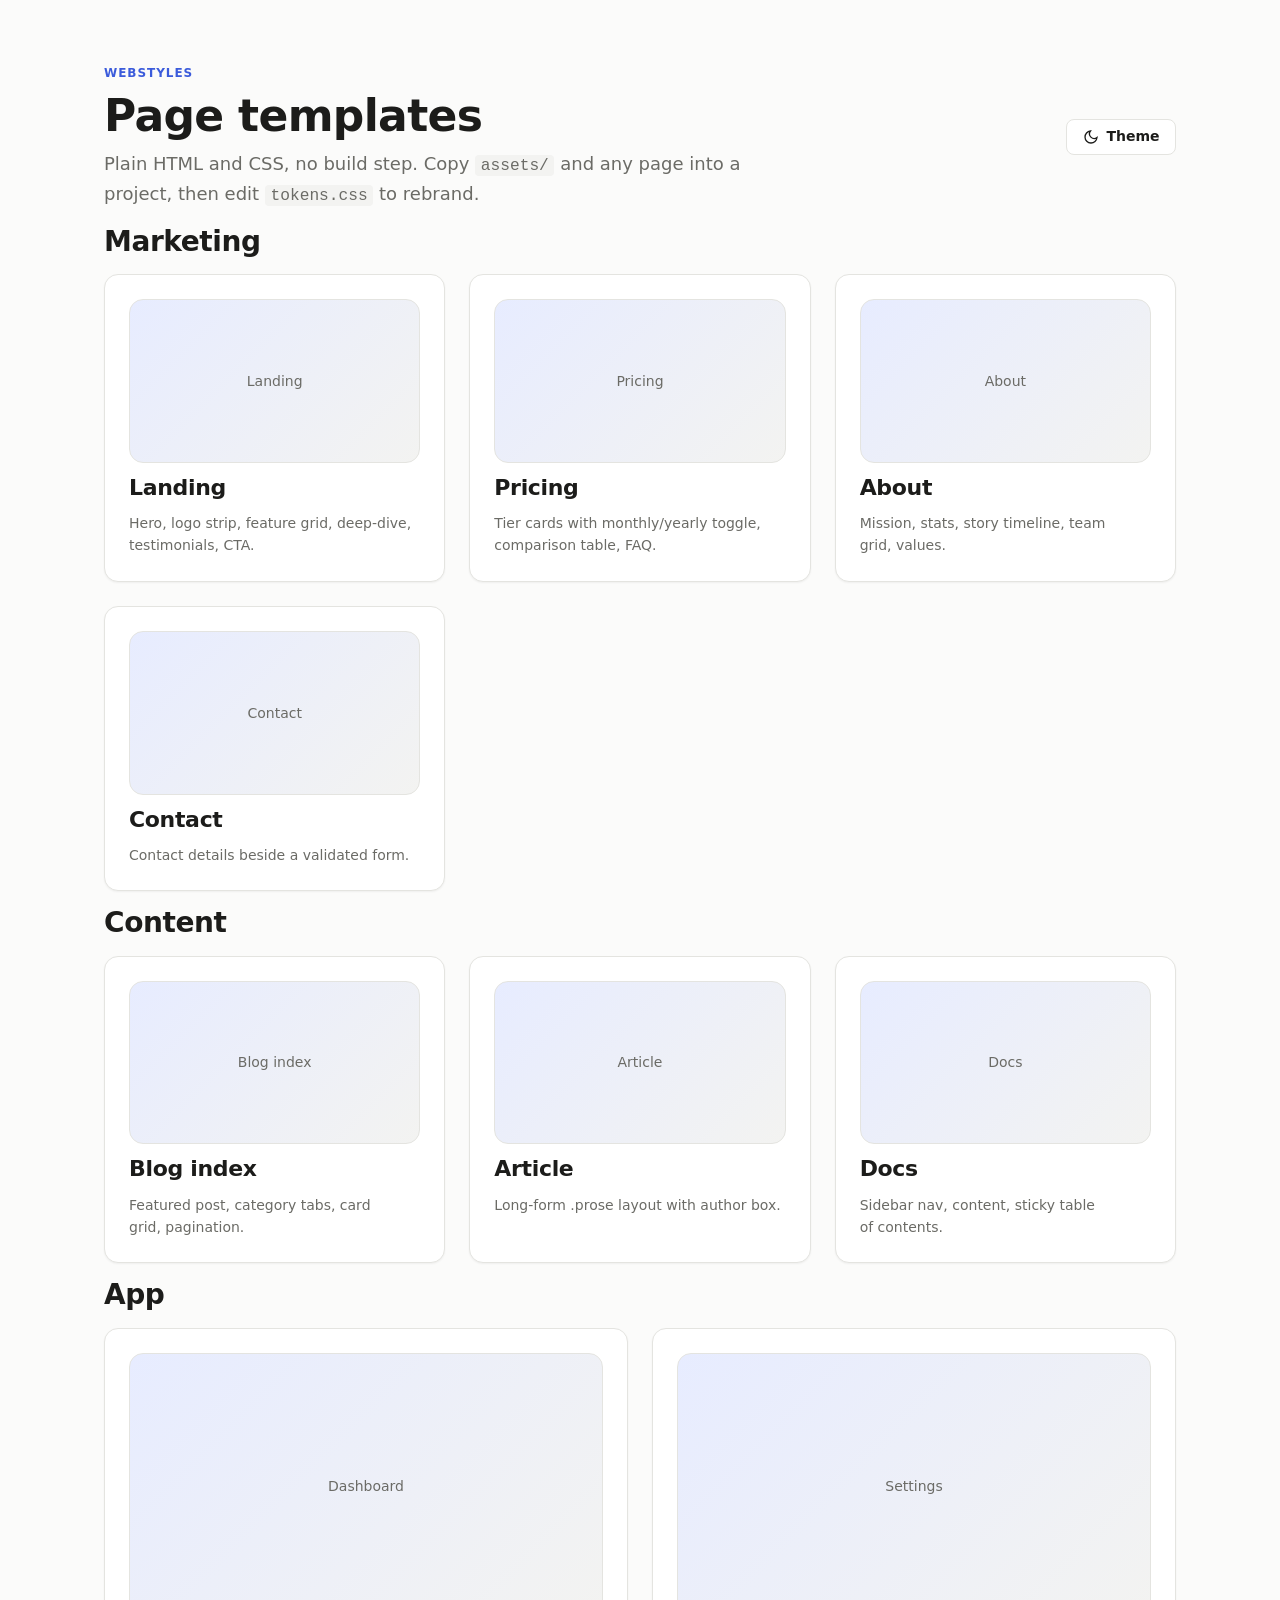
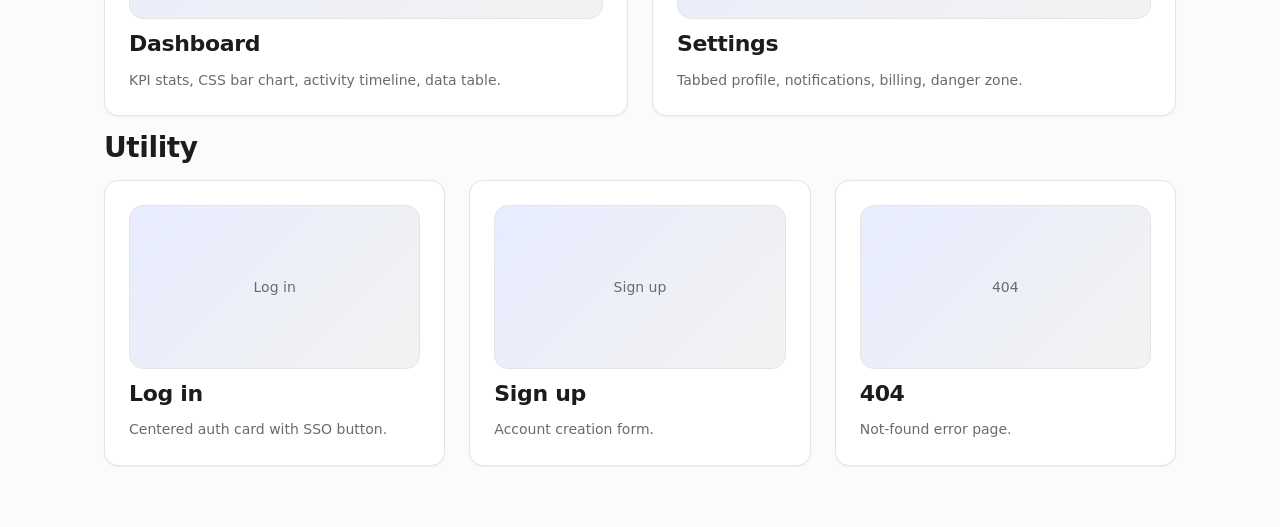
==== index.html @ b2536ca4 "Add reusable HTML/CSS page template kit Twelve standalone page templates (landing, pricing, about, c" ====
<!doctype html>
<html lang="en">
<head>
  <meta charset="utf-8">
  <meta name="viewport" content="width=device-width, initial-scale=1">
  <title>Web Templates</title>
  <meta name="description" content="Index of reusable page templates.">
  <link rel="stylesheet" href="assets/css/tokens.css">
  <link rel="stylesheet" href="assets/css/base.css">
  <link rel="stylesheet" href="assets/css/components.css">
  <script src="assets/js/main.js" defer></script>
</head>
<body>
<main id="main" class="section">
<div class="container stack" style="--stack:var(--sp-7)">
  <header class="split">
    <div class="stack" style="--stack:var(--sp-2)">
      <p class="eyebrow">webstyles</p>
      <h1>Page templates</h1>
      <p class="lede">Plain HTML and CSS, no build step. Copy <code>assets/</code> and any page into a project, then edit <code>tokens.css</code> to rebrand.</p>
    </div>
    <button class="btn secondary theme-toggle" type="button" data-action="toggle-theme">
      <svg class="moon" width="16" height="16" viewBox="0 0 24 24" fill="none" stroke="currentColor" stroke-width="2" aria-hidden="true"><path d="M21 12.8A9 9 0 1 1 11.2 3a7 7 0 0 0 9.8 9.8z"/></svg>
      <svg class="sun" width="16" height="16" viewBox="0 0 24 24" fill="none" stroke="currentColor" stroke-width="2" aria-hidden="true"><circle cx="12" cy="12" r="4"/><path d="M12 2v2M12 20v2M4.9 4.9l1.4 1.4M17.7 17.7l1.4 1.4M2 12h2M20 12h2M4.9 19.1l1.4-1.4M17.7 6.3l1.4-1.4"/></svg>
      Theme
    </button>
  </header>
  <section class="stack" style="--stack:var(--sp-4)">
    <h2>Marketing</h2>
    <div class="grid" style="--min:260px">
      <a class="card hover" href="pages/landing.html"><div class="placeholder" style="--ratio:16/9">Landing</div><h3>Landing</h3><p class="small muted">Hero, logo strip, feature grid, deep-dive, testimonials, CTA.</p></a>
      <a class="card hover" href="pages/pricing.html"><div class="placeholder" style="--ratio:16/9">Pricing</div><h3>Pricing</h3><p class="small muted">Tier cards with monthly/yearly toggle, comparison table, FAQ.</p></a>
      <a class="card hover" href="pages/about.html"><div class="placeholder" style="--ratio:16/9">About</div><h3>About</h3><p class="small muted">Mission, stats, story timeline, team grid, values.</p></a>
      <a class="card hover" href="pages/contact.html"><div class="placeholder" style="--ratio:16/9">Contact</div><h3>Contact</h3><p class="small muted">Contact details beside a validated form.</p></a>
    </div>
  </section>
  <section class="stack" style="--stack:var(--sp-4)">
    <h2>Content</h2>
    <div class="grid" style="--min:260px">
      <a class="card hover" href="pages/blog.html"><div class="placeholder" style="--ratio:16/9">Blog index</div><h3>Blog index</h3><p class="small muted">Featured post, category tabs, card grid, pagination.</p></a>
      <a class="card hover" href="pages/article.html"><div class="placeholder" style="--ratio:16/9">Article</div><h3>Article</h3><p class="small muted">Long-form .prose layout with author box.</p></a>
      <a class="card hover" href="pages/docs.html"><div class="placeholder" style="--ratio:16/9">Docs</div><h3>Docs</h3><p class="small muted">Sidebar nav, content, sticky table of contents.</p></a>
    </div>
  </section>
  <section class="stack" style="--stack:var(--sp-4)">
    <h2>App</h2>
    <div class="grid" style="--min:260px">
      <a class="card hover" href="pages/dashboard.html"><div class="placeholder" style="--ratio:16/9">Dashboard</div><h3>Dashboard</h3><p class="small muted">KPI stats, CSS bar chart, activity timeline, data table.</p></a>
      <a class="card hover" href="pages/settings.html"><div class="placeholder" style="--ratio:16/9">Settings</div><h3>Settings</h3><p class="small muted">Tabbed profile, notifications, billing, danger zone.</p></a>
    </div>
  </section>
  <section class="stack" style="--stack:var(--sp-4)">
    <h2>Utility</h2>
    <div class="grid" style="--min:260px">
      <a class="card hover" href="pages/login.html"><div class="placeholder" style="--ratio:16/9">Log in</div><h3>Log in</h3><p class="small muted">Centered auth card with SSO button.</p></a>
      <a class="card hover" href="pages/signup.html"><div class="placeholder" style="--ratio:16/9">Sign up</div><h3>Sign up</h3><p class="small muted">Account creation form.</p></a>
      <a class="card hover" href="pages/404.html"><div class="placeholder" style="--ratio:16/9">404</div><h3>404</h3><p class="small muted">Not-found error page.</p></a>
    </div>
  </section>
</div>
</main>
</body>
</html>
---- assets/css/tokens.css ----
/* ==========================================================================
   Design tokens
   The only file most projects need to edit. Everything else reads from here.
   ========================================================================== */

:root {
  /* Brand */
  --accent: #3b5bdb;
  --accent-hover: #2f4ac0;
  --accent-contrast: #ffffff;
  --accent-soft: #e7ecff;

  /* Surfaces & text (light) */
  --bg: #fbfbfa;
  --surface: #ffffff;
  --surface-2: #f3f3f1;
  --border: #e4e4e0;
  --text: #1c1c1a;
  --text-muted: #6b6b66;

  /* Status */
  --success: #2b8a3e;
  --warning: #b7791f;
  --danger: #c92a2a;

  /* Typography */
  --font-sans: ui-sans-serif, system-ui, -apple-system, "Segoe UI", Roboto, "Helvetica Neue", Arial, sans-serif;
  --font-serif: ui-serif, Georgia, "Times New Roman", serif;
  --font-mono: ui-monospace, SFMono-Regular, Menlo, Consolas, monospace;

  --fs-xs: 0.75rem;
  --fs-sm: 0.875rem;
  --fs-base: 1rem;
  --fs-lg: 1.125rem;
  --fs-xl: 1.375rem;
  --fs-2xl: 1.75rem;
  --fs-3xl: clamp(2rem, 4vw, 2.75rem);
  --fs-4xl: clamp(2.5rem, 6vw, 4rem);

  --lh-tight: 1.15;
  --lh-base: 1.6;

  /* Spacing scale */
  --sp-1: 0.25rem;
  --sp-2: 0.5rem;
  --sp-3: 0.75rem;
  --sp-4: 1rem;
  --sp-5: 1.5rem;
  --sp-6: 2rem;
  --sp-7: 3rem;
  --sp-8: 4rem;
  --sp-9: 6rem;

  /* Shape & depth */
  --radius-sm: 4px;
  --radius: 8px;
  --radius-lg: 14px;
  --radius-full: 999px;
  --shadow-sm: 0 1px 2px rgb(0 0 0 / 0.05);
  --shadow: 0 2px 8px rgb(0 0 0 / 0.06), 0 1px 2px rgb(0 0 0 / 0.04);
  --shadow-lg: 0 12px 32px rgb(0 0 0 / 0.1);

  /* Layout */
  --container: 1120px;
  --container-narrow: 720px;
  --header-h: 64px;
  --sidebar-w: 248px;

  /* Motion */
  --ease: cubic-bezier(0.2, 0.7, 0.2, 1);
  --dur: 160ms;

  color-scheme: light;
}

/* Dark theme: follows OS unless the user forced light via the toggle. */
@media (prefers-color-scheme: dark) {
  :root:not([data-theme="light"]) {
    --accent: #7c93ff;
    --accent-hover: #95a8ff;
    --accent-contrast: #0e1016;
    --accent-soft: #1f2540;
    --bg: #111110;
    --surface: #1a1a19;
    --surface-2: #232321;
    --border: #2f2f2c;
    --text: #ececea;
    --text-muted: #9a9a93;
    --success: #51cf66;
    --warning: #fcc419;
    --danger: #ff6b6b;
    --shadow: 0 2px 8px rgb(0 0 0 / 0.4);
    --shadow-lg: 0 12px 32px rgb(0 0 0 / 0.5);
    color-scheme: dark;
  }
}

:root[data-theme="dark"] {
  --accent: #7c93ff;
  --accent-hover: #95a8ff;
  --accent-contrast: #0e1016;
  --accent-soft: #1f2540;
  --bg: #111110;
  --surface: #1a1a19;
  --surface-2: #232321;
  --border: #2f2f2c;
  --text: #ececea;
  --text-muted: #9a9a93;
  --success: #51cf66;
  --warning: #fcc419;
  --danger: #ff6b6b;
  --shadow: 0 2px 8px rgb(0 0 0 / 0.4);
  --shadow-lg: 0 12px 32px rgb(0 0 0 / 0.5);
  color-scheme: dark;
}
---- assets/css/base.css ----
/* ==========================================================================
   Base: reset, typography, layout primitives
   ========================================================================== */

*, *::before, *::after { box-sizing: border-box; }
* { margin: 0; }

html { -webkit-text-size-adjust: 100%; scroll-behavior: smooth; }
@media (prefers-reduced-motion: reduce) {
  html { scroll-behavior: auto; }
  *, *::before, *::after { transition: none !important; animation: none !important; }
}

body {
  min-height: 100vh;
  display: flex;
  flex-direction: column;
  background: var(--bg);
  color: var(--text);
  font-family: var(--font-sans);
  font-size: var(--fs-base);
  line-height: var(--lh-base);
  -webkit-font-smoothing: antialiased;
}

img, svg, video { display: block; max-width: 100%; height: auto; }
input, button, textarea, select { font: inherit; color: inherit; }
button { cursor: pointer; }

h1, h2, h3, h4 { line-height: var(--lh-tight); font-weight: 650; letter-spacing: -0.015em; text-wrap: balance; }
h1 { font-size: var(--fs-3xl); }
h2 { font-size: var(--fs-2xl); }
h3 { font-size: var(--fs-xl); }
h4 { font-size: var(--fs-lg); }
p { text-wrap: pretty; }

a { color: var(--accent); text-decoration-thickness: 1px; text-underline-offset: 2px; }
a:hover { color: var(--accent-hover); }

code, kbd, pre { font-family: var(--font-mono); font-size: 0.9em; }
:not(pre) > code { background: var(--surface-2); padding: 0.1em 0.35em; border-radius: var(--radius-sm); }
pre { background: var(--surface-2); padding: var(--sp-4); border-radius: var(--radius); overflow-x: auto; border: 1px solid var(--border); }

hr { border: 0; border-top: 1px solid var(--border); }

:focus-visible { outline: 2px solid var(--accent); outline-offset: 2px; border-radius: var(--radius-sm); }

::selection { background: var(--accent-soft); }

/* Layout primitives ------------------------------------------------------ */

main { flex: 1; }

.container { width: 100%; max-width: var(--container); margin-inline: auto; padding-inline: var(--sp-4); }
.container.narrow { max-width: var(--container-narrow); }
@media (min-width: 640px) { .container { padding-inline: var(--sp-5); } }

.section { padding-block: var(--sp-8); }
.section.tight { padding-block: var(--sp-6); }
.section.alt { background: var(--surface-2); }

.stack > * + * { margin-top: var(--stack, var(--sp-4)); }
.cluster { display: flex; flex-wrap: wrap; gap: var(--gap, var(--sp-3)); align-items: center; }
.split { display: flex; justify-content: space-between; align-items: center; gap: var(--sp-4); flex-wrap: wrap; }

.grid { display: grid; gap: var(--gap, var(--sp-5)); grid-template-columns: repeat(auto-fit, minmax(min(var(--min, 260px), 100%), 1fr)); }
.grid-2 { display: grid; gap: var(--sp-7); align-items: center; }
@media (min-width: 860px) { .grid-2 { grid-template-columns: 1fr 1fr; } }

.center { text-align: center; }
.center .lede { margin-inline: auto; }
.muted { color: var(--text-muted); }
.small { font-size: var(--fs-sm); }
.eyebrow { font-size: var(--fs-xs); font-weight: 600; letter-spacing: 0.08em; text-transform: uppercase; color: var(--accent); }
.lede { font-size: var(--fs-lg); color: var(--text-muted); max-width: 60ch; }

.visually-hidden {
  position: absolute !important; width: 1px; height: 1px; padding: 0; margin: -1px;
  overflow: hidden; clip: rect(0 0 0 0); white-space: nowrap; border: 0;
}
.skip-link { position: absolute; left: var(--sp-4); top: -100px; z-index: 100; background: var(--surface); padding: var(--sp-2) var(--sp-3); border-radius: var(--radius); }
.skip-link:focus { top: var(--sp-2); }
---- assets/css/components.css ----
/* ==========================================================================
   Components
   ========================================================================== */

/* Header / nav ----------------------------------------------------------- */

.site-header {
  position: sticky; top: 0; z-index: 50;
  height: var(--header-h);
  background: color-mix(in srgb, var(--bg) 85%, transparent);
  backdrop-filter: saturate(1.4) blur(10px);
  border-bottom: 1px solid var(--border);
}
.site-header .container { height: 100%; display: flex; align-items: center; gap: var(--sp-5); }

.brand { display: inline-flex; align-items: center; gap: var(--sp-2); font-weight: 700; color: var(--text); text-decoration: none; }
.brand:hover { color: var(--text); }
.brand-mark { width: 26px; height: 26px; border-radius: 7px; background: var(--accent); display: grid; place-items: center; color: var(--accent-contrast); font-size: var(--fs-sm); }

.nav { display: flex; gap: var(--sp-1); margin-left: auto; align-items: center; }
.nav a:not(.btn) { color: var(--text-muted); text-decoration: none; padding: var(--sp-2) var(--sp-3); border-radius: var(--radius); font-size: var(--fs-sm); font-weight: 500; }
.nav a:not(.btn):hover, .nav a[aria-current="page"] { color: var(--text); background: var(--surface-2); }

.site-header .nav-toggle { display: none; margin-left: auto; }
@media (max-width: 759px) {
  .site-header .nav-toggle { display: inline-flex; }
  .nav {
    display: none; position: absolute; top: var(--header-h); left: 0; right: 0;
    flex-direction: column; align-items: stretch; padding: var(--sp-3) var(--sp-4);
    background: var(--surface); border-bottom: 1px solid var(--border); box-shadow: var(--shadow);
  }
  .nav.open { display: flex; }
  .nav .btn { justify-content: center; }
}

/* Footer ----------------------------------------------------------------- */

.site-footer { border-top: 1px solid var(--border); padding-block: var(--sp-7) var(--sp-6); font-size: var(--fs-sm); color: var(--text-muted); }
.footer-grid { display: grid; gap: var(--sp-6); grid-template-columns: repeat(auto-fit, minmax(140px, 1fr)); }
.footer-grid h4 { font-size: var(--fs-sm); color: var(--text); margin-bottom: var(--sp-3); }
.footer-grid ul { list-style: none; padding: 0; display: grid; gap: var(--sp-2); }
.footer-grid a { color: var(--text-muted); text-decoration: none; }
.footer-grid a:hover { color: var(--text); }
.footer-bottom { margin-top: var(--sp-6); padding-top: var(--sp-5); border-top: 1px solid var(--border); }

/* Buttons ---------------------------------------------------------------- */

.btn {
  display: inline-flex; align-items: center; gap: var(--sp-2);
  padding: 0.6em 1.1em; border-radius: var(--radius); border: 1px solid transparent;
  font-size: var(--fs-sm); font-weight: 600; line-height: 1.2; text-decoration: none; white-space: nowrap;
  background: var(--accent); color: var(--accent-contrast);
  transition: background var(--dur) var(--ease), border-color var(--dur) var(--ease), transform var(--dur) var(--ease);
}
.btn:hover { background: var(--accent-hover); color: var(--accent-contrast); }
.btn:active { transform: translateY(1px); }
.btn.secondary { background: var(--surface); color: var(--text); border-color: var(--border); }
.btn.secondary:hover { background: var(--surface-2); }
.btn.ghost { background: transparent; color: var(--text); }
.btn.ghost:hover { background: var(--surface-2); }
.btn.danger { background: var(--danger); color: #fff; }
.btn.lg { font-size: var(--fs-base); padding: 0.75em 1.4em; }
.btn.block { width: 100%; justify-content: center; }
.btn.icon { padding: 0.5em; }

/* Cards ------------------------------------------------------------------ */

.card { background: var(--surface); border: 1px solid var(--border); border-radius: var(--radius-lg); padding: var(--sp-5); box-shadow: var(--shadow-sm); }
.card.hover { transition: box-shadow var(--dur) var(--ease), transform var(--dur) var(--ease); }
.card.hover:hover { box-shadow: var(--shadow-lg); transform: translateY(-2px); }
.card > * + * { margin-top: var(--sp-3); }
a.card { display: block; color: inherit; text-decoration: none; }

.icon-tile { width: 40px; height: 40px; border-radius: var(--radius); background: var(--accent-soft); color: var(--accent); display: grid; place-items: center; }

/* Placeholder media: stands in for real images in every template. */
.placeholder {
  background:
    linear-gradient(135deg, var(--accent-soft), var(--surface-2));
  border: 1px solid var(--border); border-radius: var(--radius-lg);
  aspect-ratio: var(--ratio, 16 / 10);
  display: grid; place-items: center; color: var(--text-muted); font-size: var(--fs-sm);
}

/* Badges & tags ---------------------------------------------------------- */

.badge { display: inline-flex; align-items: center; gap: var(--sp-1); padding: 0.15em 0.6em; border-radius: var(--radius-full); font-size: var(--fs-xs); font-weight: 600; background: var(--surface-2); color: var(--text-muted); border: 1px solid var(--border); }
.badge.accent { background: var(--accent-soft); color: var(--accent); border-color: transparent; }
.badge.success { color: var(--success); }
.badge.warning { color: var(--warning); }
.badge.danger { color: var(--danger); }

/* Forms ------------------------------------------------------------------ */

.field { display: grid; gap: var(--sp-2); }
.field label { font-size: var(--fs-sm); font-weight: 600; }
.field .hint { font-size: var(--fs-xs); color: var(--text-muted); }
.input, .select, .textarea {
  width: 100%; padding: 0.6em 0.8em; border-radius: var(--radius);
  background: var(--surface); border: 1px solid var(--border);
  transition: border-color var(--dur) var(--ease), box-shadow var(--dur) var(--ease);
}
.input:focus, .select:focus, .textarea:focus { outline: none; border-color: var(--accent); box-shadow: 0 0 0 3px var(--accent-soft); }
.textarea { min-height: 140px; resize: vertical; }
.checkbox { display: flex; gap: var(--sp-2); align-items: center; font-size: var(--fs-sm); }
.checkbox input { accent-color: var(--accent); width: 16px; height: 16px; }
.form { display: grid; gap: var(--sp-4); }
.form-row { display: grid; gap: var(--sp-4); }
@media (min-width: 560px) { .form-row { grid-template-columns: 1fr 1fr; } }

/* Switch */
.switch { position: relative; display: inline-block; width: 38px; height: 22px; flex-shrink: 0; }
.switch input { opacity: 0; width: 0; height: 0; }
.switch span { position: absolute; inset: 0; background: var(--border); border-radius: var(--radius-full); transition: background var(--dur) var(--ease); }
.switch span::before { content: ""; position: absolute; width: 16px; height: 16px; left: 3px; top: 3px; background: #fff; border-radius: 50%; transition: transform var(--dur) var(--ease); }
.switch input:checked + span { background: var(--accent); }
.switch input:checked + span::before { transform: translateX(16px); }
.switch input:focus-visible + span { outline: 2px solid var(--accent); outline-offset: 2px; }

/* Hero ------------------------------------------------------------------- */

.hero { padding-block: var(--sp-9) var(--sp-8); }
.hero h1 { font-size: var(--fs-4xl); letter-spacing: -0.03em; }
.hero .lede { margin-top: var(--sp-4); }
.hero .cluster { margin-top: var(--sp-6); }

/* Logos strip */
.logos { display: flex; flex-wrap: wrap; justify-content: center; gap: var(--sp-7); opacity: 0.6; font-weight: 700; letter-spacing: 0.04em; color: var(--text-muted); }

/* Pricing ---------------------------------------------------------------- */

.price-card { display: flex; flex-direction: column; gap: var(--sp-4); }
.price-card > * + * { margin-top: 0; }
.price-card.featured { border: 2px solid var(--accent); box-shadow: var(--shadow-lg); position: relative; }
.price-card.featured::before { content: "Most popular"; position: absolute; top: -12px; left: var(--sp-5); background: var(--accent); color: var(--accent-contrast); font-size: var(--fs-xs); font-weight: 600; padding: 0.2em 0.7em; border-radius: var(--radius-full); }
.price { font-size: var(--fs-3xl); font-weight: 700; letter-spacing: -0.02em; }
.price small { font-size: var(--fs-sm); font-weight: 500; color: var(--text-muted); }
.checklist { list-style: none; padding: 0; display: grid; gap: var(--sp-2); font-size: var(--fs-sm); }
.checklist li::before { content: "\2713"; color: var(--success); font-weight: 700; margin-right: var(--sp-2); }
.price-card .btn { margin-top: auto; }

/* Segmented toggle */
.segmented { display: inline-flex; background: var(--surface-2); border: 1px solid var(--border); border-radius: var(--radius-full); padding: 3px; }
.segmented button { border: 0; background: transparent; padding: 0.35em 1em; border-radius: var(--radius-full); font-size: var(--fs-sm); font-weight: 600; color: var(--text-muted); }
.segmented button[aria-pressed="true"] { background: var(--surface); color: var(--text); box-shadow: var(--shadow-sm); }

/* FAQ / details ---------------------------------------------------------- */

.faq details { border-bottom: 1px solid var(--border); padding-block: var(--sp-4); }
.faq summary { cursor: pointer; font-weight: 600; list-style: none; display: flex; justify-content: space-between; gap: var(--sp-4); }
.faq summary::-webkit-details-marker { display: none; }
.faq summary::after { content: "+"; color: var(--text-muted); font-weight: 400; font-size: var(--fs-xl); line-height: 1; }
.faq details[open] summary::after { content: "\2212"; }
.faq details p { margin-top: var(--sp-3); color: var(--text-muted); }

/* Tables ----------------------------------------------------------------- */

.table-wrap { overflow-x: auto; border: 1px solid var(--border); border-radius: var(--radius-lg); background: var(--surface); }
.table { width: 100%; border-collapse: collapse; font-size: var(--fs-sm); }
.table th, .table td { text-align: left; padding: var(--sp-3) var(--sp-4); border-bottom: 1px solid var(--border); white-space: nowrap; }
.table th { font-weight: 600; color: var(--text-muted); font-size: var(--fs-xs); text-transform: uppercase; letter-spacing: 0.05em; background: var(--surface-2); }
.table tr:last-child td { border-bottom: 0; }
.table tbody tr:hover { background: var(--surface-2); }
.num { text-align: right !important; font-variant-numeric: tabular-nums; }

/* Stats ------------------------------------------------------------------ */

.stat { display: grid; gap: var(--sp-1); }
.stat .label { font-size: var(--fs-sm); color: var(--text-muted); }
.stat .value { font-size: var(--fs-2xl); font-weight: 700; font-variant-numeric: tabular-nums; letter-spacing: -0.02em; }
.stat .delta { font-size: var(--fs-xs); font-weight: 600; }
.delta.up { color: var(--success); }
.delta.down { color: var(--danger); }

/* Avatars ---------------------------------------------------------------- */

.avatar { width: 36px; height: 36px; border-radius: 50%; background: var(--accent-soft); color: var(--accent); display: inline-grid; place-items: center; font-weight: 700; font-size: var(--fs-sm); flex-shrink: 0; }
.avatar.lg { width: 72px; height: 72px; font-size: var(--fs-xl); }

/* Alerts ----------------------------------------------------------------- */

.alert { padding: var(--sp-3) var(--sp-4); border-radius: var(--radius); border: 1px solid var(--border); border-left: 3px solid var(--accent); background: var(--surface); font-size: var(--fs-sm); }
.alert.success { border-left-color: var(--success); }
.alert.warning { border-left-color: var(--warning); }
.alert.danger { border-left-color: var(--danger); }

/* Tabs ------------------------------------------------------------------- */

.tabs { display: flex; gap: var(--sp-1); border-bottom: 1px solid var(--border); overflow-x: auto; }
.tabs a, .tabs button { background: none; border: 0; border-bottom: 2px solid transparent; padding: var(--sp-3) var(--sp-3); margin-bottom: -1px; color: var(--text-muted); text-decoration: none; font-size: var(--fs-sm); font-weight: 600; white-space: nowrap; }
.tabs [aria-selected="true"], .tabs [aria-current="page"] { color: var(--text); border-bottom-color: var(--accent); }

/* Breadcrumbs ------------------------------------------------------------ */

.breadcrumbs { display: flex; flex-wrap: wrap; gap: var(--sp-2); font-size: var(--fs-sm); color: var(--text-muted); list-style: none; padding: 0; }
.breadcrumbs li + li::before { content: "/"; margin-right: var(--sp-2); opacity: 0.5; }
.breadcrumbs a { color: var(--text-muted); text-decoration: none; }
.breadcrumbs a:hover { color: var(--text); }

/* Prose (long-form content) ---------------------------------------------- */

.prose { font-size: var(--fs-lg); line-height: 1.75; }
.prose > * + * { margin-top: 1.1em; }
.prose h2 { margin-top: 2em; font-size: var(--fs-2xl); }
.prose h3 { margin-top: 1.6em; }
.prose ul, .prose ol { padding-left: 1.3em; }
.prose li + li { margin-top: 0.4em; }
.prose blockquote { border-left: 3px solid var(--accent); padding-left: var(--sp-4); color: var(--text-muted); font-style: italic; }
.prose figure figcaption { font-size: var(--fs-sm); color: var(--text-muted); margin-top: var(--sp-2); text-align: center; }
.prose pre { font-size: var(--fs-sm); line-height: 1.6; }

/* App shell (sidebar layouts: dashboard, docs, settings) ----------------- */

.app { display: grid; grid-template-columns: 1fr; min-height: 100vh; }
@media (min-width: 900px) { .app { grid-template-columns: var(--sidebar-w) 1fr; } }
.sidebar { background: var(--surface); border-right: 1px solid var(--border); padding: var(--sp-4); display: none; flex-direction: column; gap: var(--sp-5); }
@media (min-width: 900px) { .sidebar { display: flex; position: sticky; top: 0; height: 100vh; overflow-y: auto; } }
.sidebar.open { display: flex; position: fixed; inset: 0 auto 0 0; width: min(var(--sidebar-w), 85vw); z-index: 60; box-shadow: var(--shadow-lg); overflow-y: auto; }
.side-nav { display: grid; gap: 2px; }
.side-nav h5 { font-size: var(--fs-xs); text-transform: uppercase; letter-spacing: 0.06em; color: var(--text-muted); padding: var(--sp-3) var(--sp-3) var(--sp-1); }
.side-nav a { display: flex; align-items: center; gap: var(--sp-3); padding: var(--sp-2) var(--sp-3); border-radius: var(--radius); color: var(--text-muted); text-decoration: none; font-size: var(--fs-sm); font-weight: 500; }
.side-nav a:hover { background: var(--surface-2); color: var(--text); }
.side-nav a[aria-current="page"] { background: var(--accent-soft); color: var(--accent); }
.app-main { min-width: 0; }
.app-topbar .input[type=search] { width: 200px; padding-block: 0.4em; }
@media (max-width: 599px) { .app-topbar .input[type=search] { display: none; } }
.app-topbar { height: var(--header-h); display: flex; align-items: center; gap: var(--sp-3); padding-inline: var(--sp-5); border-bottom: 1px solid var(--border); background: var(--surface); position: sticky; top: 0; z-index: 40; }
.app-content { padding: var(--sp-5); display: grid; grid-template-columns: minmax(0, 1fr); gap: var(--sp-5); }
@media (min-width: 900px) { .app-content { padding: var(--sp-6); } .sidebar-toggle { display: none; } }

/* Centered single-card layout (auth, 404) -------------------------------- */

.centered { flex: 1; display: grid; place-items: center; padding: var(--sp-6) var(--sp-4); }
.auth-card { width: 100%; max-width: 400px; }
.divider { display: flex; align-items: center; gap: var(--sp-3); color: var(--text-muted); font-size: var(--fs-xs); }
.divider::before, .divider::after { content: ""; flex: 1; border-top: 1px solid var(--border); }

/* Simple bar chart (pure CSS, driven by --v) ----------------------------- */

.bars { display: flex; align-items: flex-end; gap: var(--sp-2); height: 180px; padding-top: var(--sp-3); }
.bars span { flex: 1; height: calc(var(--v) * 1%); background: var(--accent); border-radius: var(--radius-sm) var(--radius-sm) 0 0; opacity: 0.85; min-height: 2px; }
.bars span:hover { opacity: 1; }
.bars-labels { display: flex; gap: var(--sp-2); font-size: var(--fs-xs); color: var(--text-muted); }
.bars-labels span { flex: 1; text-align: center; }

/* Timeline --------------------------------------------------------------- */

.timeline { list-style: none; padding: 0; border-left: 2px solid var(--border); margin-left: var(--sp-2); }
.timeline li { position: relative; padding: 0 0 var(--sp-5) var(--sp-5); }
.timeline li::before { content: ""; position: absolute; left: -7px; top: 6px; width: 12px; height: 12px; border-radius: 50%; background: var(--accent); border: 2px solid var(--bg); }

/* Theme toggle icon swap */
.theme-toggle .sun { display: none; }
:root[data-theme="dark"] .theme-toggle .sun { display: block; }
:root[data-theme="dark"] .theme-toggle .moon { display: none; }

/* Docs: article + right-hand table of contents --------------------------- */

.docs-layout { display: grid; gap: var(--sp-7); max-width: 1040px; }
@media (min-width: 1200px) { .docs-layout { grid-template-columns: minmax(0, 1fr) 200px; } }
.toc { display: none; }
@media (min-width: 1200px) { .toc { display: grid; gap: var(--sp-2); align-content: start; position: sticky; top: calc(var(--header-h) + var(--sp-6)); } }
.toc a { color: var(--text-muted); text-decoration: none; }
.toc a:hover { color: var(--text); }
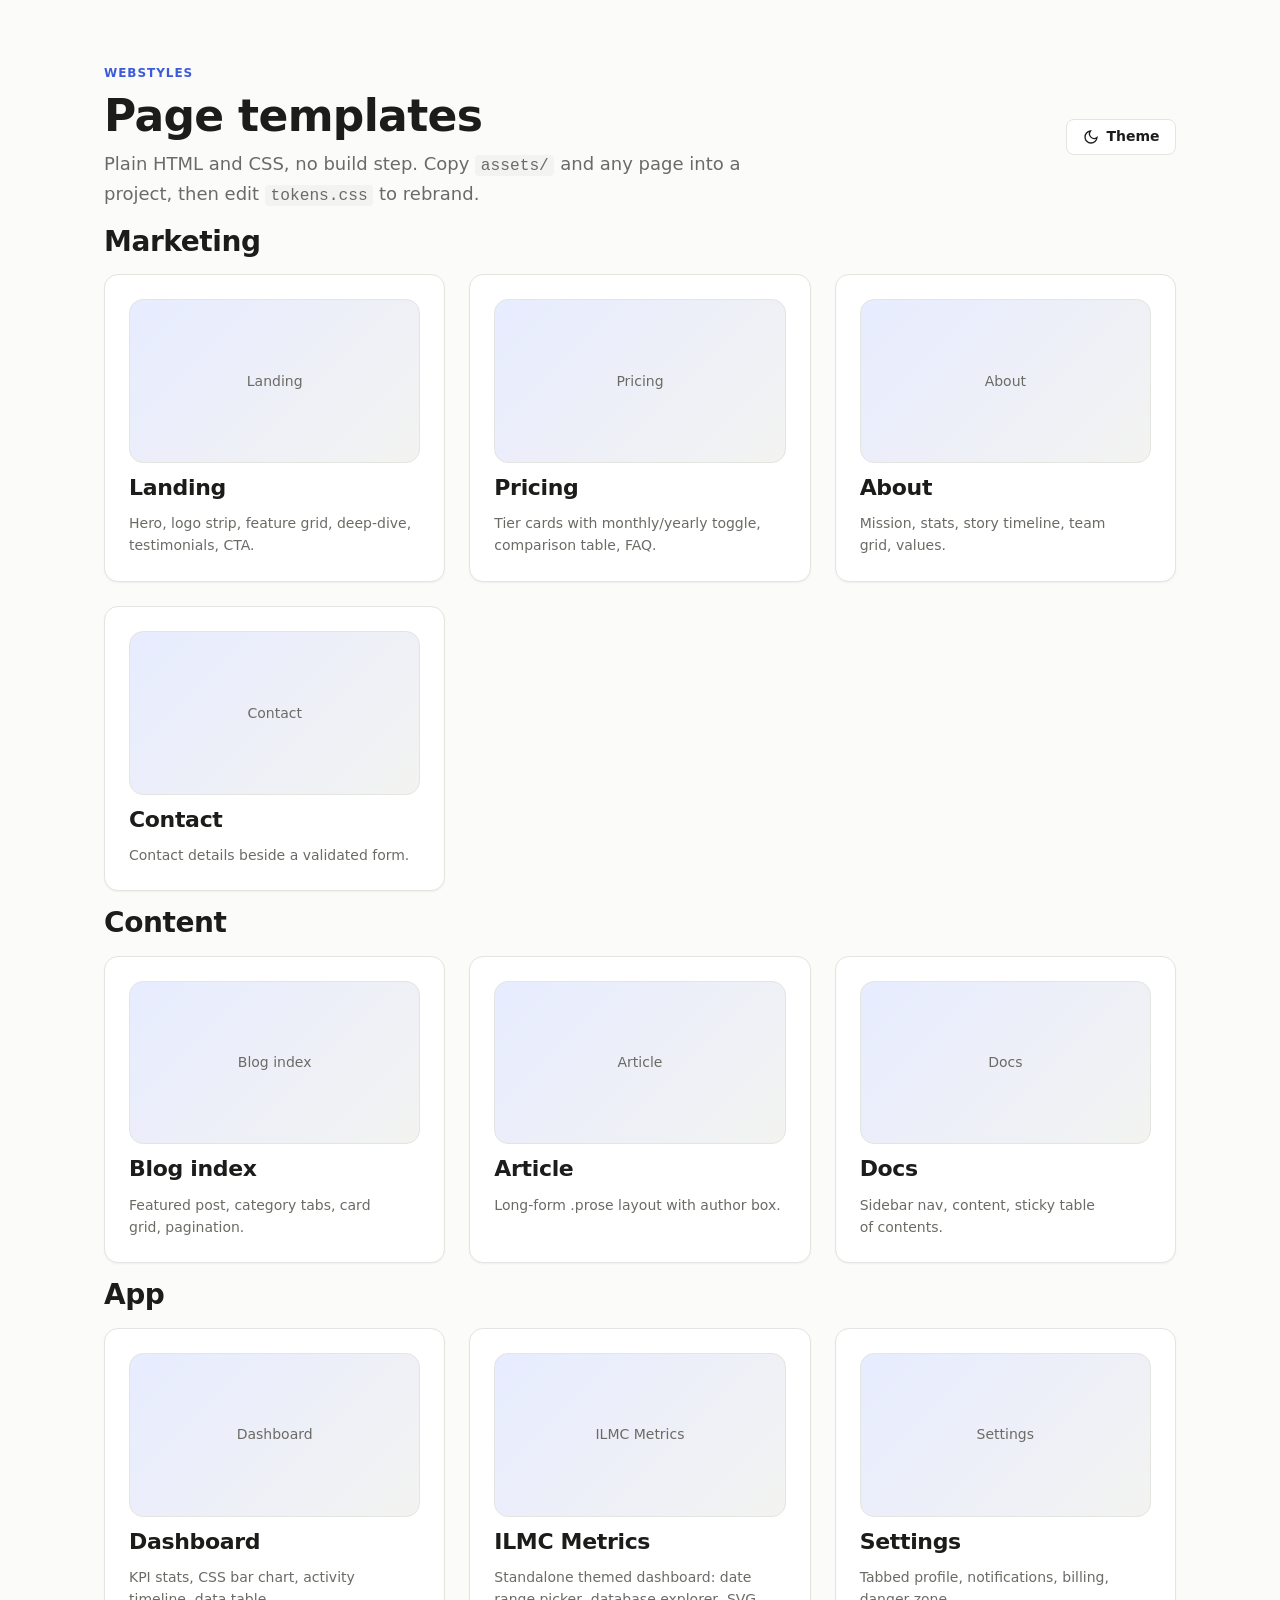
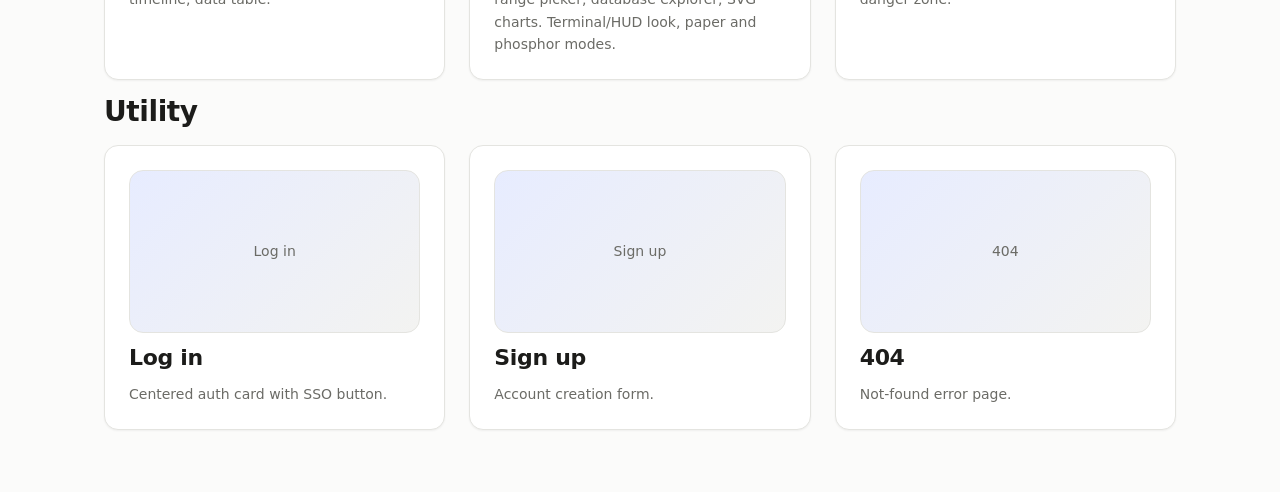
==== commit 23e9948f: "Add ILMC metrics dashboard: terminal/HUD theme with date picker and DB explorer Standalone page with" ====
--- a/index.html
+++ b/index.html
@@ -46,6 +46,7 @@
     <h2>App</h2>
     <div class="grid" style="--min:260px">
       <a class="card hover" href="pages/dashboard.html"><div class="placeholder" style="--ratio:16/9">Dashboard</div><h3>Dashboard</h3><p class="small muted">KPI stats, CSS bar chart, activity timeline, data table.</p></a>
+      <a class="card hover" href="pages/ilmc-dashboard.html"><div class="placeholder" style="--ratio:16/9">ILMC Metrics</div><h3>ILMC Metrics</h3><p class="small muted">Standalone themed dashboard: date range picker, database explorer, SVG charts. Terminal/HUD look, paper and phosphor modes.</p></a>
       <a class="card hover" href="pages/settings.html"><div class="placeholder" style="--ratio:16/9">Settings</div><h3>Settings</h3><p class="small muted">Tabbed profile, notifications, billing, danger zone.</p></a>
     </div>
   </section>
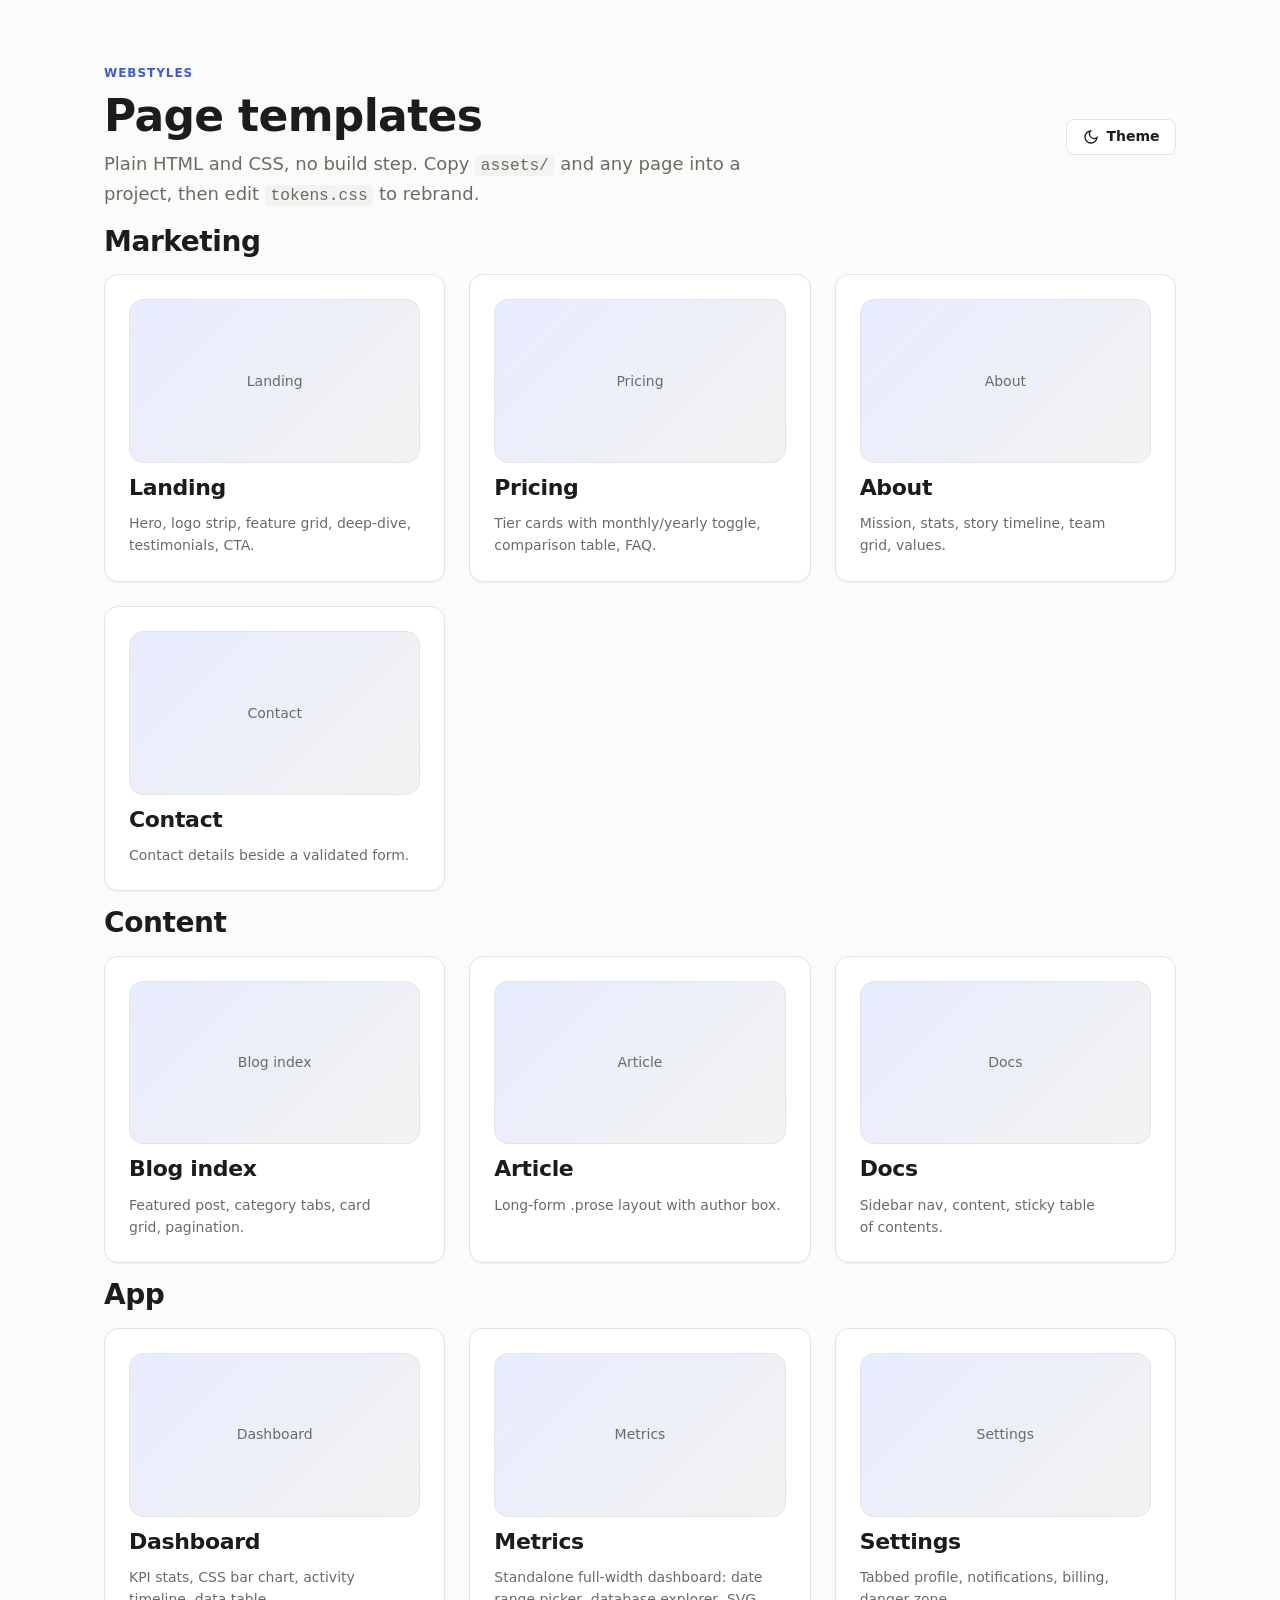
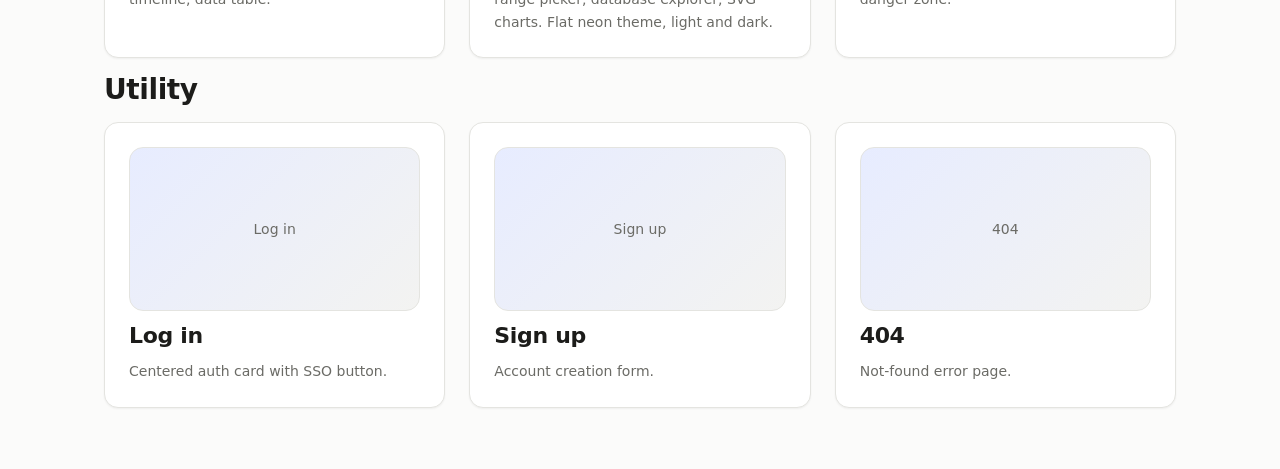
==== commit 09da4b07: "Rework dashboard: flat full-width layout, neon palette, no album branding Rename the ILMC files to m" ====
--- a/index.html
+++ b/index.html
@@ -46,7 +46,7 @@
     <h2>App</h2>
     <div class="grid" style="--min:260px">
       <a class="card hover" href="pages/dashboard.html"><div class="placeholder" style="--ratio:16/9">Dashboard</div><h3>Dashboard</h3><p class="small muted">KPI stats, CSS bar chart, activity timeline, data table.</p></a>
-      <a class="card hover" href="pages/ilmc-dashboard.html"><div class="placeholder" style="--ratio:16/9">ILMC Metrics</div><h3>ILMC Metrics</h3><p class="small muted">Standalone themed dashboard: date range picker, database explorer, SVG charts. Terminal/HUD look, paper and phosphor modes.</p></a>
+      <a class="card hover" href="pages/metrics-dashboard.html"><div class="placeholder" style="--ratio:16/9">Metrics</div><h3>Metrics</h3><p class="small muted">Standalone full-width dashboard: date range picker, database explorer, SVG charts. Flat neon theme, light and dark.</p></a>
       <a class="card hover" href="pages/settings.html"><div class="placeholder" style="--ratio:16/9">Settings</div><h3>Settings</h3><p class="small muted">Tabbed profile, notifications, billing, danger zone.</p></a>
     </div>
   </section>
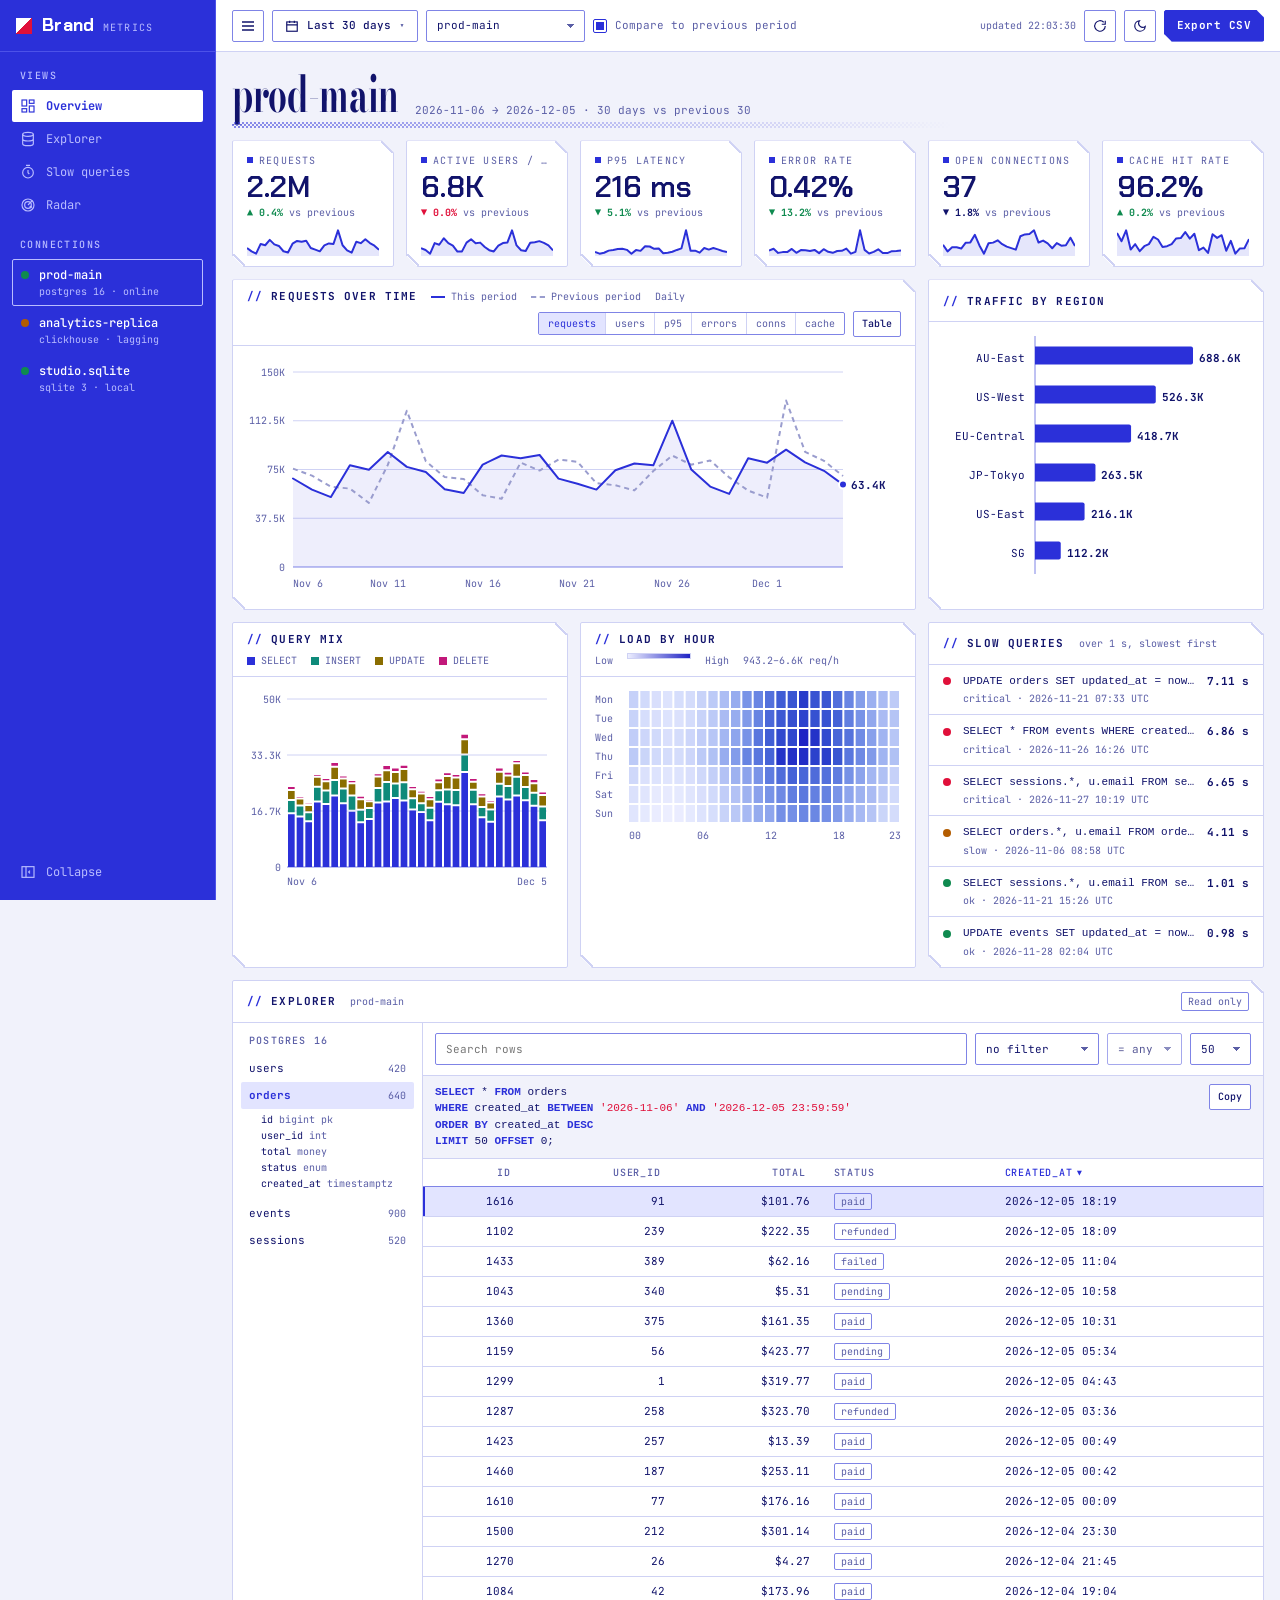
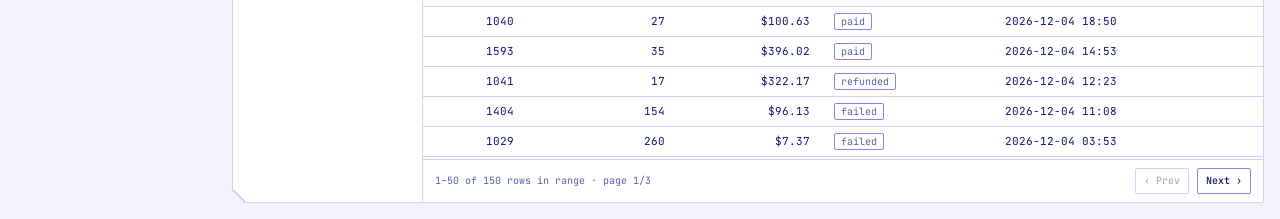
==== commit c18e7679: "Streamline repo to the metrics dashboard Remove the generic template kit (landing, pricing, about, c" ====
--- a/index.html
+++ b/index.html
@@ -3,62 +3,218 @@
 <head>
   <meta charset="utf-8">
   <meta name="viewport" content="width=device-width, initial-scale=1">
-  <title>Web Templates</title>
-  <meta name="description" content="Index of reusable page templates.">
-  <link rel="stylesheet" href="assets/css/tokens.css">
-  <link rel="stylesheet" href="assets/css/base.css">
-  <link rel="stylesheet" href="assets/css/components.css">
-  <script src="assets/js/main.js" defer></script>
+  <title>Metrics &middot; Brand</title>
+  <meta name="description" content="Full-width metrics dashboard with a date range picker and database explorer.">
+  <link rel="preconnect" href="https://fonts.googleapis.com">
+  <link rel="preconnect" href="https://fonts.gstatic.com" crossorigin>
+  <link rel="stylesheet" href="https://fonts.googleapis.com/css2?family=Bodoni+Moda:opsz,wght@6..96,700&family=Chakra+Petch:wght@500;600;700&family=JetBrains+Mono:wght@400;500;700&display=swap">
+  <link rel="stylesheet" href="assets/css/dashboard.css">
+  <script src="assets/js/dashboard.js" defer></script>
 </head>
 <body>
-<main id="main" class="section">
-<div class="container stack" style="--stack:var(--sp-7)">
-  <header class="split">
-    <div class="stack" style="--stack:var(--sp-2)">
-      <p class="eyebrow">webstyles</p>
-      <h1>Page templates</h1>
-      <p class="lede">Plain HTML and CSS, no build step. Copy <code>assets/</code> and any page into a project, then edit <code>tokens.css</code> to rebrand.</p>
+<a class="skip-link" href="#main">Skip to content</a>
+
+<div class="app" id="app">
+<aside class="sidebar" id="sidebar">
+  <a class="brand" href="#main"><span class="brand-mark" aria-hidden="true"></span><span class="txt">Brand<small>metrics</small></span></a>
+
+  <nav class="side-group" aria-label="Views">
+    <h2 class="txt">Views</h2>
+    <a class="side-link" href="#overview" aria-current="page" title="Overview">
+      <svg width="16" height="16" viewBox="0 0 24 24" fill="none" stroke="currentColor" stroke-width="1.75" aria-hidden="true"><rect x="3" y="3" width="7" height="9"/><rect x="14" y="3" width="7" height="5"/><rect x="14" y="12" width="7" height="9"/><rect x="3" y="16" width="7" height="5"/></svg><span class="txt">Overview</span></a>
+    <a class="side-link" href="#explorer" title="Explorer">
+      <svg width="16" height="16" viewBox="0 0 24 24" fill="none" stroke="currentColor" stroke-width="1.75" aria-hidden="true"><ellipse cx="12" cy="5" rx="8" ry="3"/><path d="M4 5v14c0 1.7 3.6 3 8 3s8-1.3 8-3V5M4 12c0 1.7 3.6 3 8 3s8-1.3 8-3"/></svg><span class="txt">Explorer</span></a>
+    <a class="side-link" href="#slow" title="Slow queries">
+      <svg width="16" height="16" viewBox="0 0 24 24" fill="none" stroke="currentColor" stroke-width="1.75" aria-hidden="true"><circle cx="12" cy="13" r="8"/><path d="M12 9v4l2 2M9 2h6"/></svg><span class="txt">Slow queries</span></a>
+    <a class="side-link" href="#radar" title="Radar">
+      <svg width="16" height="16" viewBox="0 0 24 24" fill="none" stroke="currentColor" stroke-width="1.75" aria-hidden="true"><circle cx="12" cy="12" r="9"/><circle cx="12" cy="12" r="5"/><path d="M12 12 18.5 5.5"/><circle cx="16" cy="15" r="1" fill="currentColor"/></svg><span class="txt">Radar</span></a>
+  </nav>
+
+  <div class="side-group">
+    <h2 class="txt">Connections</h2>
+    <div id="connections" class="side-group" role="group" aria-label="Database connection"></div>
+  </div>
+
+  <button class="side-collapse" type="button" id="collapse" aria-pressed="false" title="Collapse sidebar">
+    <svg width="16" height="16" viewBox="0 0 24 24" fill="none" stroke="currentColor" stroke-width="1.75" aria-hidden="true"><rect x="3" y="4" width="18" height="16"/><path d="M9 4v16M15 10l-2 2 2 2"/></svg><span class="txt">Collapse</span>
+  </button>
+</aside>
+
+<div class="main">
+  <div class="topbar" role="toolbar" aria-label="Filters">
+    <button class="btn icon sidebar-toggle" type="button" data-action="toggle-nav" aria-controls="sidebar" aria-expanded="false" aria-label="Open menu">
+      <svg width="16" height="16" viewBox="0 0 24 24" fill="none" stroke="currentColor" stroke-width="2" aria-hidden="true"><path d="M3 6h18M3 12h18M3 18h18"/></svg>
+    </button>
+
+    <div class="picker" id="picker">
+      <button class="btn" type="button" id="picker-btn" aria-haspopup="dialog" aria-expanded="false" aria-controls="picker-pop">
+        <svg width="14" height="14" viewBox="0 0 24 24" fill="none" stroke="currentColor" stroke-width="2" aria-hidden="true"><rect x="3" y="5" width="18" height="16"/><path d="M3 10h18M8 3v4M16 3v4"/></svg>
+        <span id="picker-label">Last 30 days</span><span class="caret" aria-hidden="true">&#9662;</span>
+      </button>
+      <div class="picker-pop" id="picker-pop" role="dialog" aria-label="Choose date range" hidden>
+        <div class="presets" id="presets" role="radiogroup" aria-label="Presets"></div>
+        <div class="cal-wrap">
+          <div class="cal-nav">
+            <button class="btn sm icon" type="button" id="cal-prev" aria-label="Previous month">&#8249;</button>
+            <span>Custom range</span>
+            <button class="btn sm icon" type="button" id="cal-next" aria-label="Next month">&#8250;</button>
+          </div>
+          <div class="cal-months" id="cal-months"></div>
+          <div class="cal-foot">
+            <span class="sel" id="cal-sel">Pick a start date</span>
+            <button class="btn sm" type="button" id="cal-cancel">Cancel</button>
+            <button class="btn sm primary" type="button" id="cal-apply" disabled>Apply</button>
+          </div>
+        </div>
+      </div>
     </div>
-    <button class="btn secondary theme-toggle" type="button" data-action="toggle-theme">
-      <svg class="moon" width="16" height="16" viewBox="0 0 24 24" fill="none" stroke="currentColor" stroke-width="2" aria-hidden="true"><path d="M21 12.8A9 9 0 1 1 11.2 3a7 7 0 0 0 9.8 9.8z"/></svg>
-      <svg class="sun" width="16" height="16" viewBox="0 0 24 24" fill="none" stroke="currentColor" stroke-width="2" aria-hidden="true"><circle cx="12" cy="12" r="4"/><path d="M12 2v2M12 20v2M4.9 4.9l1.4 1.4M17.7 17.7l1.4 1.4M2 12h2M20 12h2M4.9 19.1l1.4-1.4M17.7 6.3l1.4-1.4"/></svg>
-      Theme
+
+    <label class="sr-only" for="db-select">Database</label>
+    <select class="field" id="db-select"></select>
+
+    <label class="check"><input type="checkbox" id="compare" checked> Compare to previous period</label>
+
+    <span class="spacer"></span>
+    <span class="updated" id="updated" aria-live="polite"></span>
+    <button class="btn icon" type="button" id="refresh" aria-label="Refresh data">
+      <svg width="14" height="14" viewBox="0 0 24 24" fill="none" stroke="currentColor" stroke-width="2" aria-hidden="true"><path d="M21 12a9 9 0 1 1-2.6-6.4M21 3v6h-6"/></svg>
     </button>
-  </header>
-  <section class="stack" style="--stack:var(--sp-4)">
-    <h2>Marketing</h2>
-    <div class="grid" style="--min:260px">
-      <a class="card hover" href="pages/landing.html"><div class="placeholder" style="--ratio:16/9">Landing</div><h3>Landing</h3><p class="small muted">Hero, logo strip, feature grid, deep-dive, testimonials, CTA.</p></a>
-      <a class="card hover" href="pages/pricing.html"><div class="placeholder" style="--ratio:16/9">Pricing</div><h3>Pricing</h3><p class="small muted">Tier cards with monthly/yearly toggle, comparison table, FAQ.</p></a>
-      <a class="card hover" href="pages/about.html"><div class="placeholder" style="--ratio:16/9">About</div><h3>About</h3><p class="small muted">Mission, stats, story timeline, team grid, values.</p></a>
-      <a class="card hover" href="pages/contact.html"><div class="placeholder" style="--ratio:16/9">Contact</div><h3>Contact</h3><p class="small muted">Contact details beside a validated form.</p></a>
-    </div>
-  </section>
-  <section class="stack" style="--stack:var(--sp-4)">
-    <h2>Content</h2>
-    <div class="grid" style="--min:260px">
-      <a class="card hover" href="pages/blog.html"><div class="placeholder" style="--ratio:16/9">Blog index</div><h3>Blog index</h3><p class="small muted">Featured post, category tabs, card grid, pagination.</p></a>
-      <a class="card hover" href="pages/article.html"><div class="placeholder" style="--ratio:16/9">Article</div><h3>Article</h3><p class="small muted">Long-form .prose layout with author box.</p></a>
-      <a class="card hover" href="pages/docs.html"><div class="placeholder" style="--ratio:16/9">Docs</div><h3>Docs</h3><p class="small muted">Sidebar nav, content, sticky table of contents.</p></a>
-    </div>
-  </section>
-  <section class="stack" style="--stack:var(--sp-4)">
-    <h2>App</h2>
-    <div class="grid" style="--min:260px">
-      <a class="card hover" href="pages/dashboard.html"><div class="placeholder" style="--ratio:16/9">Dashboard</div><h3>Dashboard</h3><p class="small muted">KPI stats, CSS bar chart, activity timeline, data table.</p></a>
-      <a class="card hover" href="pages/metrics-dashboard.html"><div class="placeholder" style="--ratio:16/9">Metrics</div><h3>Metrics</h3><p class="small muted">Standalone full-width dashboard: date range picker, database explorer, SVG charts. Flat neon theme, light and dark.</p></a>
-      <a class="card hover" href="pages/settings.html"><div class="placeholder" style="--ratio:16/9">Settings</div><h3>Settings</h3><p class="small muted">Tabbed profile, notifications, billing, danger zone.</p></a>
-    </div>
-  </section>
-  <section class="stack" style="--stack:var(--sp-4)">
-    <h2>Utility</h2>
-    <div class="grid" style="--min:260px">
-      <a class="card hover" href="pages/login.html"><div class="placeholder" style="--ratio:16/9">Log in</div><h3>Log in</h3><p class="small muted">Centered auth card with SSO button.</p></a>
-      <a class="card hover" href="pages/signup.html"><div class="placeholder" style="--ratio:16/9">Sign up</div><h3>Sign up</h3><p class="small muted">Account creation form.</p></a>
-      <a class="card hover" href="pages/404.html"><div class="placeholder" style="--ratio:16/9">404</div><h3>404</h3><p class="small muted">Not-found error page.</p></a>
-    </div>
-  </section>
+    <button class="btn icon theme-toggle" type="button" data-action="toggle-theme" aria-label="Toggle dark mode">
+      <svg class="moon" width="14" height="14" viewBox="0 0 24 24" fill="none" stroke="currentColor" stroke-width="2" aria-hidden="true"><path d="M21 12.8A9 9 0 1 1 11.2 3a7 7 0 0 0 9.8 9.8z"/></svg>
+      <svg class="sun" width="14" height="14" viewBox="0 0 24 24" fill="none" stroke="currentColor" stroke-width="2" aria-hidden="true"><circle cx="12" cy="12" r="4"/><path d="M12 2v2M12 20v2M4.9 4.9l1.4 1.4M17.7 17.7l1.4 1.4M2 12h2M20 12h2M4.9 19.1l1.4-1.4M17.7 6.3l1.4-1.4"/></svg>
+    </button>
+    <button class="btn primary" type="button" id="export">Export CSV</button>
+  </div>
+
+  <main class="views" id="main">
+  <div class="dash" id="overview-view">
+    <header class="page-head" id="overview">
+      <h1 id="page-title">Overview</h1>
+      <p id="page-sub"></p>
+    </header>
+
+    <section class="kpis" id="kpis" aria-label="Key metrics"></section>
+
+    <section class="panel p-ts">
+      <div class="panel-head">
+        <h2 id="ts-title">Requests over time</h2>
+        <div class="legend" id="ts-legend"></div>
+        <div class="tools">
+          <div class="segmented" id="metric-tabs" role="tablist" aria-label="Metric"></div>
+          <button class="btn sm" type="button" id="ts-view" aria-pressed="false">Table</button>
+        </div>
+      </div>
+      <div class="panel-body">
+        <div class="chart" id="ts-chart"></div>
+        <div class="table-wrap" id="ts-table" hidden></div>
+      </div>
+    </section>
+
+    <section class="panel p-region">
+      <div class="panel-head"><h2>Traffic by region</h2></div>
+      <div class="panel-body"><div class="chart" id="region-chart"></div></div>
+    </section>
+
+    <section class="panel p-mix">
+      <div class="panel-head"><h2>Query mix</h2><div class="legend" id="mix-legend"></div></div>
+      <div class="panel-body"><div class="chart" id="mix-chart"></div></div>
+    </section>
+
+    <section class="panel p-heat">
+      <div class="panel-head">
+        <h2>Load by hour</h2>
+        <div class="legend"><span>Low</span><span class="key-ramp" aria-hidden="true"></span><span>High</span><span id="heat-range"></span></div>
+      </div>
+      <div class="panel-body"><div class="chart" id="heat-chart"></div></div>
+    </section>
+
+    <section class="panel p-slow" id="slow">
+      <div class="panel-head"><h2>Slow queries</h2><span class="hint">over 1 s, slowest first</span></div>
+      <div class="panel-body flush"><ul class="log" id="slow-log"></ul></div>
+    </section>
+
+    <section class="panel p-explorer" id="explorer" aria-labelledby="ex-title">
+      <div class="panel-head">
+        <h2 id="ex-title">Explorer</h2>
+        <span class="hint" id="ex-db"></span>
+        <span class="badge">Read only</span>
+      </div>
+      <div class="explorer">
+        <div class="schema" id="schema" role="tablist" aria-label="Tables" aria-orientation="vertical"></div>
+        <div class="ex-main">
+          <div class="ex-tools">
+            <div class="search">
+              <label class="sr-only" for="ex-search">Search rows</label>
+              <input class="field" type="search" id="ex-search" placeholder="Search rows">
+            </div>
+            <label class="sr-only" for="ex-filter-col">Filter column</label>
+            <select class="field" id="ex-filter-col"></select>
+            <label class="sr-only" for="ex-filter-val">Filter value</label>
+            <select class="field" id="ex-filter-val"></select>
+            <label class="sr-only" for="ex-size">Rows per page</label>
+            <select class="field" id="ex-size"><option>25</option><option selected>50</option><option>100</option></select>
+          </div>
+          <div class="sql"><code id="ex-sql"></code><button class="btn sm" type="button" id="ex-copy">Copy</button></div>
+          <div class="table-wrap ex-table"><table class="data" id="ex-table"></table></div>
+          <div class="ex-foot">
+            <span class="info" id="ex-info"></span>
+            <button class="btn sm" type="button" id="ex-prev">&#8249; Prev</button>
+            <button class="btn sm" type="button" id="ex-next">Next &#8250;</button>
+          </div>
+        </div>
+        <aside class="ex-detail" id="ex-detail" aria-label="Selected row"></aside>
+      </div>
+    </section>
+  </div>
+
+  <div class="dash" id="radar-view" hidden>
+    <header class="page-head">
+      <h1>Radar</h1>
+      <p id="radar-sub"></p>
+      <div class="head-tools">
+        <div class="legend" id="radar-legend"></div>
+        <label class="check"><input type="checkbox" id="live" checked> Live</label>
+      </div>
+    </header>
+
+    <section class="kpis radar-kpis" id="radar-kpis" aria-label="Radar summary"></section>
+
+    <section class="panel p-scope">
+      <div class="panel-head">
+        <h2>Latency scope</h2>
+        <span class="hint">distance = p95 latency (log scale) &middot; bearing = region &middot; size = requests / min</span>
+      </div>
+      <div class="panel-body scope-body"><div class="chart" id="scope"></div></div>
+    </section>
+
+    <section class="panel p-contacts">
+      <div class="panel-head"><h2>Contacts</h2><span class="hint" id="contacts-hint"></span></div>
+      <div class="panel-body flush"><ol class="contacts" id="contacts"></ol></div>
+    </section>
+
+    <section class="panel p-signal">
+      <div class="panel-head"><h2>Signal by region</h2><span class="hint" id="signal-hint"></span></div>
+      <div class="panel-body"><div class="chart" id="signal"></div></div>
+    </section>
+
+    <section class="panel p-events">
+      <div class="panel-head"><h2>Contact log</h2><span class="hint" id="events-hint">live feed, newest first</span></div>
+      <div class="panel-body flush"><ul class="log events" id="events" aria-live="polite"></ul></div>
+    </section>
+  </div>
+  </main>
 </div>
-</main>
+</div>
+
+<dialog class="inspector" id="inspector" aria-labelledby="insp-title">
+  <div class="panel-head">
+    <h2 id="insp-title">Row</h2>
+    <div class="tools"><button class="btn sm icon" type="button" id="insp-close" aria-label="Close">&#10005;</button></div>
+  </div>
+  <div id="insp-body"></div>
+</dialog>
+
+<div class="tooltip" id="tooltip" role="status" hidden></div>
+<div class="toasts" id="toasts" aria-live="assertive"></div>
 </body>
 </html>
--- a/assets/css/dashboard.css
+++ b/assets/css/dashboard.css
@@ -0,0 +1,682 @@
+/* ==========================================================================
+   Metrics dashboard styles.
+
+   Two moods, one system:
+   - light "ink": ultramarine linework on white paper, a solid blue sidebar,
+     tall condensed serif titles, Y2K pop-up windows, dithered textures
+   - dark "night city": near-black with acid yellow for interaction, cyan for
+     focus, hot red for alerts, notched panel corners, RGB-split glitch on titles
+   Layout stays flat and full-bleed: a 12-column grid across the viewport.
+   Chart series are validated for colour-vision deficiency in both themes
+   (light: ultramarine, teal, ochre, magenta; dark: cyan, violet, yellow, magenta).
+   ========================================================================== */
+
+:root {
+  /* Light: ink on paper */
+  --bg: #f1f2fb;
+  --surface: #ffffff;
+  --surface-2: #e8eafc;
+  --line: #cfd2f4;
+  --line-strong: #7f84e6;
+  --text: #11136b;
+  --text-muted: #5a5ea6;
+
+  --accent: #2b30d9;
+  --accent-ink: #ffffff;
+  --accent-soft: #e2e4ff;
+  --pop: #e0103a;
+  --glitch-a: transparent;
+  --glitch-b: transparent;
+
+  --side-bg: #2b30d9;
+  --side-text: #ffffff;
+  --side-muted: #b9bcff;
+  --side-line: #4d52e8;
+  --side-hover: #3a3fe6;
+  --side-active-bg: #ffffff;
+  --side-active-text: #2b30d9;
+
+  /* Y2K pop-up window chrome */
+  --win-title: linear-gradient(180deg, #4f6bff 0%, #2b30d9 55%, #1d22b8 100%);
+  --win-title-text: #ffffff;
+  --win-frame: #2b30d9;
+
+  --s1: #2b30d9;
+  --s2: #0e8a7a;
+  --s3: #8a6d00;
+  --s4: #c2187a;
+  --s-prev: #9a9dce;
+  --seq-lo: #eceeff;
+  --seq-hi: #1f23c4;
+  --dither: #2b30d9;
+
+  --good: #0f8a4f;
+  --warn: #b35c00;
+  --bad: #e0103a;
+
+  --scanline: transparent;
+
+  --font-ui: "JetBrains Mono", ui-monospace, SFMono-Regular, Menlo, Consolas, monospace;
+  --font-display: "Chakra Petch", "JetBrains Mono", ui-monospace, sans-serif;
+  --font-title: "Bodoni Moda", "Didot", "Bodoni 72", Georgia, serif;
+
+  --fs-2xs: 0.625rem;
+  --fs-xs: 0.6875rem;
+  --fs-sm: 0.75rem;
+  --fs-base: 0.8125rem;
+  --fs-lg: 1.125rem;
+  --fs-xl: 1.75rem;
+
+  --gap: 12px;
+  --pad: 16px;
+  --notch: 12px;
+  --sidebar-w: 216px;
+  --rail-w: 56px;
+  --topbar-h: 52px;
+  --radius: 2px;
+  --dur: 120ms;
+
+  color-scheme: light;
+}
+
+@media (prefers-color-scheme: dark) {
+  :root:not([data-theme="light"]) {
+    --bg: #07070b;
+    --surface: #0d0d14;
+    --surface-2: #16161f;
+    --line: #26263a;
+    --line-strong: #45455f;
+    --text: #ecebf2;
+    --text-muted: #8a89a3;
+    --accent: #fcee0a;
+    --accent-ink: #0a0a0a;
+    --accent-soft: #2a2706;
+    --pop: #00f0ff;
+    --glitch-a: rgb(0 240 255 / 0.55);
+    --glitch-b: rgb(255 0 60 / 0.55);
+    --side-bg: #0d0d14;
+    --side-text: #ecebf2;
+    --side-muted: #8a89a3;
+    --side-line: #26263a;
+    --side-hover: #16161f;
+    --side-active-bg: #fcee0a;
+    --side-active-text: #0a0a0a;
+    --win-title: linear-gradient(180deg, #3d52ff 0%, #2327c9 60%, #171a96 100%);
+    --win-title-text: #ffffff;
+    --win-frame: #3d52ff;
+    --s1: #00a3bd;
+    --s2: #8466ff;
+    --s3: #a39500;
+    --s4: #e02fc0;
+    --s-prev: #4a4a66;
+    --seq-lo: #12121f;
+    --seq-hi: #00e5ff;
+    --dither: #fcee0a;
+    --good: #2ee88f;
+    --warn: #ff9f1a;
+    --bad: #ff003c;
+    --scanline: rgb(255 255 255 / 0.018);
+    color-scheme: dark;
+  }
+}
+:root[data-theme="dark"] {
+  --bg: #07070b;
+  --surface: #0d0d14;
+  --surface-2: #16161f;
+  --line: #26263a;
+  --line-strong: #45455f;
+  --text: #ecebf2;
+  --text-muted: #8a89a3;
+  --accent: #fcee0a;
+  --accent-ink: #0a0a0a;
+  --accent-soft: #2a2706;
+  --pop: #00f0ff;
+  --glitch-a: rgb(0 240 255 / 0.55);
+  --glitch-b: rgb(255 0 60 / 0.55);
+  --side-bg: #0d0d14;
+  --side-text: #ecebf2;
+  --side-muted: #8a89a3;
+  --side-line: #26263a;
+  --side-hover: #16161f;
+  --side-active-bg: #fcee0a;
+  --side-active-text: #0a0a0a;
+  --win-title: linear-gradient(180deg, #3d52ff 0%, #2327c9 60%, #171a96 100%);
+  --win-title-text: #ffffff;
+  --win-frame: #3d52ff;
+  --s1: #00a3bd;
+  --s2: #8466ff;
+  --s3: #a39500;
+  --s4: #e02fc0;
+  --s-prev: #4a4a66;
+  --seq-lo: #12121f;
+  --seq-hi: #00e5ff;
+  --dither: #fcee0a;
+  --good: #2ee88f;
+  --warn: #ff9f1a;
+  --bad: #ff003c;
+  --scanline: rgb(255 255 255 / 0.018);
+  color-scheme: dark;
+}
+
+/* Base ------------------------------------------------------------------- */
+
+*, *::before, *::after { box-sizing: border-box; }
+* { margin: 0; }
+html { -webkit-text-size-adjust: 100%; }
+body {
+  min-height: 100vh;
+  font-family: var(--font-ui);
+  font-size: var(--fs-base);
+  line-height: 1.5;
+  color: var(--text);
+  background: var(--bg);
+  -webkit-font-smoothing: antialiased;
+  overflow-x: hidden;
+}
+button, input, select { font: inherit; color: inherit; }
+button { cursor: pointer; }
+a { color: inherit; }
+svg { display: block; }
+:focus-visible { outline: 1px solid var(--pop); outline-offset: 1px; }
+.sr-only { position: absolute; width: 1px; height: 1px; padding: 0; margin: -1px; overflow: hidden; clip: rect(0 0 0 0); white-space: nowrap; border: 0; }
+.skip-link { position: absolute; left: -999px; top: 8px; z-index: 300; background: var(--accent); color: var(--accent-ink); padding: 4px 8px; }
+.skip-link:focus { left: 8px; }
+
+/* Shell ------------------------------------------------------------------ */
+
+.app { display: grid; grid-template-columns: var(--sidebar-w) minmax(0, 1fr); min-height: 100vh; }
+.app.rail { grid-template-columns: var(--rail-w) minmax(0, 1fr); }
+
+.sidebar {
+  position: sticky; top: 0; height: 100vh; overflow-y: auto; overflow-x: hidden;
+  display: flex; flex-direction: column; gap: var(--pad);
+  padding: 0 var(--gap) var(--gap);
+  background: var(--surface);
+  border-right: 1px solid var(--line);
+}
+.brand { display: flex; align-items: center; gap: 10px; height: var(--topbar-h); flex: none; text-decoration: none; border-bottom: 1px solid var(--line); margin: 0 calc(var(--gap) * -1); padding: 0 var(--pad); }
+.brand-mark { width: 16px; height: 16px; flex: none; background: linear-gradient(135deg, var(--accent) 50%, var(--pop) 50%); }
+.brand .txt { display: flex; align-items: baseline; gap: 8px; font-family: var(--font-display); font-weight: 700; font-size: var(--fs-lg); letter-spacing: 0.02em; }
+.brand small { font-family: var(--font-ui); font-weight: 400; font-size: var(--fs-2xs); color: var(--text-muted); text-transform: uppercase; letter-spacing: 0.12em; }
+
+.side-group { display: grid; gap: 1px; }
+.side-group h2 { font-size: var(--fs-2xs); font-weight: 500; letter-spacing: 0.14em; text-transform: uppercase; color: var(--text-muted); padding: 0 8px 6px; }
+.side-link, .side-collapse {
+  display: flex; align-items: center; gap: 10px; height: 32px;
+  padding: 0 8px; border: 0; border-radius: var(--radius); background: none;
+  color: var(--text-muted); text-decoration: none; font-size: var(--fs-sm); white-space: nowrap;
+}
+.side-link svg, .side-collapse svg { flex: none; }
+.side-link:hover, .side-collapse:hover { color: var(--text); background: var(--surface-2); }
+.side-link[aria-current="page"] { color: var(--accent); background: var(--accent-soft); }
+.side-collapse { margin-top: auto; width: 100%; }
+
+.conn {
+  display: grid; grid-template-columns: 8px 1fr; align-items: center; gap: 0 10px;
+  width: 100%; text-align: left; padding: 6px 8px; min-height: 32px;
+  background: none; border: 1px solid transparent; border-radius: var(--radius);
+}
+.conn:hover { background: var(--surface-2); }
+.conn[aria-pressed="true"] { border-color: var(--line-strong); }
+.conn .name { font-size: var(--fs-sm); font-weight: 500; white-space: nowrap; overflow: hidden; text-overflow: ellipsis; }
+.conn .meta { grid-column: 2; font-size: var(--fs-2xs); color: var(--text-muted); white-space: nowrap; overflow: hidden; text-overflow: ellipsis; }
+.conn[aria-pressed="true"] .name { color: var(--accent); }
+
+.led { width: 8px; height: 8px; border-radius: 50%; background: var(--good); flex: none; }
+.led.warn { background: var(--warn); }
+.led.bad { background: var(--bad); }
+
+/* Collapsed rail: icons and status lights only. */
+.app.rail .sidebar { padding-inline: 8px; }
+.app.rail .txt, .app.rail .conn .name, .app.rail .conn .meta { display: none; }
+.app.rail .brand { justify-content: center; padding: 0; margin: 0 -8px; }
+.app.rail .side-link, .app.rail .side-collapse { justify-content: center; padding: 0; }
+.app.rail .side-collapse svg { transform: scaleX(-1); }
+.app.rail .conn { grid-template-columns: 1fr; justify-items: center; padding: 10px 0; }
+
+.main { min-width: 0; display: flex; flex-direction: column; }
+
+.topbar {
+  position: sticky; top: 0; z-index: 30;
+  display: flex; flex-wrap: wrap; align-items: center; gap: 8px;
+  min-height: var(--topbar-h); padding: 8px var(--pad);
+  background: var(--surface);
+  border-bottom: 1px solid var(--line);
+}
+.topbar .spacer { flex: 1; }
+.topbar .updated { font-size: var(--fs-2xs); color: var(--text-muted); }
+.sidebar-toggle { display: none; }
+
+/* Dashboard grid: 12 columns across the full width. ---------------------- */
+
+.dash {
+  display: grid; grid-template-columns: repeat(12, minmax(0, 1fr));
+  gap: var(--gap); padding: var(--gap) var(--pad) var(--pad);
+  align-content: start;
+  transition: opacity 180ms linear;
+}
+.views { min-width: 0; }
+.views.is-loading .dash { opacity: 0.5; pointer-events: none; }
+.dash[hidden] { display: none; }
+.dash > * { grid-column: 1 / -1; min-width: 0; }
+
+.page-head { display: flex; flex-wrap: wrap; align-items: baseline; gap: 4px 16px; padding-top: 4px; }
+.page-head h1 { font-family: var(--font-display); font-weight: 600; font-size: var(--fs-xl); line-height: 1.1; letter-spacing: 0.01em; }
+.page-head p { color: var(--text-muted); font-size: var(--fs-xs); }
+
+@media (min-width: 760px) {
+  .p-mix, .p-heat { grid-column: span 6; }
+}
+@media (min-width: 1180px) {
+  .p-ts { grid-column: span 8; }
+  .p-region { grid-column: span 4; }
+  .p-mix, .p-heat, .p-slow { grid-column: span 4; }
+}
+
+/* Controls --------------------------------------------------------------- */
+
+.btn {
+  display: inline-flex; align-items: center; gap: 8px;
+  height: 32px; padding: 0 12px;
+  font-size: var(--fs-xs); font-weight: 500; white-space: nowrap;
+  background: var(--surface); color: var(--text);
+  border: 1px solid var(--line-strong); border-radius: var(--radius);
+  transition: border-color var(--dur), color var(--dur), background var(--dur);
+}
+.btn:hover { border-color: var(--accent); color: var(--accent); }
+.btn.primary { background: var(--accent); color: var(--accent-ink); border-color: var(--accent); }
+.btn.primary:hover { background: var(--text); border-color: var(--text); color: var(--bg); }
+.btn.icon { width: 32px; padding: 0; justify-content: center; }
+.btn.sm { height: 26px; padding: 0 8px; font-size: var(--fs-2xs); }
+.btn.sm.icon { width: 26px; }
+.btn[disabled] { opacity: 0.35; cursor: not-allowed; border-color: var(--line-strong); color: var(--text); }
+.btn .caret { color: var(--text-muted); font-size: 10px; }
+
+.theme-toggle .sun { display: none; }
+:root[data-theme="dark"] .theme-toggle .sun { display: block; }
+:root[data-theme="dark"] .theme-toggle .moon { display: none; }
+
+.field {
+  height: 32px; padding: 0 10px; min-width: 0;
+  background: var(--surface); border: 1px solid var(--line-strong); border-radius: var(--radius);
+  font-size: var(--fs-xs);
+}
+.field:hover { border-color: var(--text-muted); }
+.field:focus-visible { outline-offset: -1px; border-color: var(--pop); }
+select.field { padding-right: 28px; appearance: none; background-image: linear-gradient(45deg, transparent 50%, var(--text-muted) 50%), linear-gradient(135deg, var(--text-muted) 50%, transparent 50%); background-position: right 13px center, right 9px center; background-size: 4px 4px; background-repeat: no-repeat; }
+.search { display: flex; flex: 1 1 220px; }
+.search .field { width: 100%; }
+
+.check { display: inline-flex; align-items: center; gap: 8px; font-size: var(--fs-xs); color: var(--text-muted); cursor: pointer; user-select: none; }
+.check input { appearance: none; width: 14px; height: 14px; margin: 0; border: 1px solid var(--line-strong); border-radius: var(--radius); background: var(--surface); display: grid; place-items: center; }
+.check input:checked { border-color: var(--accent); }
+.check input:checked::after { content: ""; width: 8px; height: 8px; background: var(--accent); }
+
+.segmented { display: inline-flex; border: 1px solid var(--line-strong); border-radius: var(--radius); overflow: hidden; }
+.segmented button { border: 0; background: none; padding: 3px 9px; font-size: var(--fs-2xs); color: var(--text-muted); }
+.segmented button + button { border-left: 1px solid var(--line); }
+.segmented button:hover { color: var(--text); }
+.segmented button[aria-selected="true"], .segmented button[aria-pressed="true"] { background: var(--accent-soft); color: var(--accent); }
+
+.badge { display: inline-block; padding: 1px 6px; border: 1px solid var(--line-strong); border-radius: var(--radius); font-size: var(--fs-2xs); color: var(--text-muted); }
+.hint { font-size: var(--fs-2xs); color: var(--text-muted); }
+
+/* Panels ----------------------------------------------------------------- */
+
+.panel { display: flex; flex-direction: column; background: var(--surface); border: 1px solid var(--line); border-radius: var(--radius); }
+.panel-head {
+  display: flex; flex-wrap: wrap; align-items: center; gap: 6px 14px;
+  min-height: 42px; padding: 8px 14px;
+  border-bottom: 1px solid var(--line);
+}
+.panel-head h2 { font-size: var(--fs-xs); font-weight: 700; letter-spacing: 0.1em; text-transform: uppercase; }
+.panel-head .tools { margin-left: auto; display: flex; flex-wrap: wrap; align-items: center; gap: 8px; }
+.panel-head .badge { margin-left: auto; }
+.panel-body { flex: 1; padding: 14px; min-width: 0; display: grid; gap: 12px; align-content: start; }
+.panel-body.flush { padding: 0; }
+
+/* KPI tiles -------------------------------------------------------------- */
+
+.kpis { display: grid; grid-template-columns: repeat(3, minmax(0, 1fr)); gap: var(--gap); }
+@media (min-width: 1100px) { .kpis { grid-template-columns: repeat(6, minmax(0, 1fr)); } }
+.kpi { display: grid; gap: 2px; padding: 12px 14px 10px; background: var(--surface); border: 1px solid var(--line); border-radius: var(--radius); min-width: 0; }
+.kpi .label { font-size: var(--fs-2xs); letter-spacing: 0.12em; text-transform: uppercase; color: var(--text-muted); white-space: nowrap; overflow: hidden; text-overflow: ellipsis; }
+.kpi .value { font-family: var(--font-display); font-weight: 600; font-size: 1.875rem; line-height: 1.1; font-variant-numeric: tabular-nums; }
+.kpi .delta { font-size: var(--fs-2xs); color: var(--text-muted); }
+.kpi .delta b { font-weight: 700; }
+.kpi .delta .good { color: var(--good); }
+.kpi .delta .bad { color: var(--bad); }
+.kpi .delta .flat { color: var(--text); }
+.kpi .spark { margin-top: 6px; }
+
+/* Charts ----------------------------------------------------------------- */
+
+.chart { position: relative; width: 100%; }
+.chart svg { width: 100%; height: auto; overflow: visible; }
+.chart .axis text, .chart text.axis { fill: var(--text-muted); font-family: var(--font-ui); font-size: 10px; }
+.chart .gridline { stroke: var(--line); stroke-width: 1; }
+.chart .baseline { stroke: var(--line-strong); stroke-width: 1; }
+.chart .label { fill: var(--text); font-size: 11px; font-family: var(--font-ui); }
+.chart .value-label { fill: var(--text); font-size: 11px; font-family: var(--font-ui); font-weight: 700; }
+.chart .hit { fill: transparent; cursor: crosshair; }
+.chart .hit:focus { outline: none; }
+.chart .mark { transition: opacity var(--dur) linear; }
+.chart .mark.hover { stroke: var(--text); stroke-width: 1px; }
+.chart .dim { opacity: 0.3; }
+.chart .crosshair { stroke: var(--text-muted); stroke-width: 1; }
+.chart .dot { stroke: var(--surface); stroke-width: 2; }
+.chart .cell-empty { fill: none; stroke: var(--line); }
+
+.legend { display: flex; flex-wrap: wrap; gap: 4px 14px; font-size: var(--fs-2xs); color: var(--text-muted); }
+.legend span { display: inline-flex; align-items: center; gap: 6px; }
+.legend .key-line { width: 14px; height: 0; border-top: 2px solid; }
+.legend .key-line.dashed { border-top-style: dashed; }
+.legend .key-rect { width: 8px; height: 8px; }
+.legend .key-ramp { width: 64px; height: 6px; background: linear-gradient(90deg, var(--seq-lo), var(--seq-hi)); border: 1px solid var(--line); }
+
+.tooltip {
+  position: fixed; z-index: 150; pointer-events: none;
+  min-width: 160px; max-width: 300px; padding: 8px 10px;
+  background: var(--surface); color: var(--text);
+  border: 1px solid var(--line-strong); border-radius: var(--radius);
+  font-size: var(--fs-xs);
+}
+.tooltip[hidden] { display: none; }
+.tooltip .tt-title { color: var(--text-muted); font-size: var(--fs-2xs); margin-bottom: 4px; }
+.tooltip .tt-row { display: grid; grid-template-columns: 14px auto 1fr; align-items: center; gap: 6px; }
+.tooltip .tt-row i { width: 12px; border-top: 2px solid; }
+.tooltip .tt-row i.dashed { border-top-style: dashed; }
+.tooltip .tt-row b { font-weight: 700; font-variant-numeric: tabular-nums; }
+.tooltip .tt-row span { color: var(--text-muted); font-size: var(--fs-2xs); }
+
+/* Tables ----------------------------------------------------------------- */
+
+.table-wrap { overflow: auto; max-width: 100%; }
+table.data { width: 100%; border-collapse: collapse; font-size: var(--fs-xs); }
+table.data th, table.data td { padding: 6px 12px; text-align: left; white-space: nowrap; border-bottom: 1px solid var(--line); }
+table.data th {
+  position: sticky; top: 0; z-index: 1;
+  background: var(--surface); font-size: var(--fs-2xs); font-weight: 500;
+  letter-spacing: 0.08em; text-transform: uppercase; color: var(--text-muted);
+  border-bottom-color: var(--line-strong);
+}
+table.data th button { all: unset; cursor: pointer; display: inline-flex; gap: 4px; align-items: center; }
+table.data th button:hover { color: var(--text); }
+table.data th button:focus-visible { outline: 1px solid var(--pop); }
+table.data th[aria-sort] button { color: var(--accent); }
+table.data th .arrow { font-size: 8px; }
+table.data td.num, table.data th.num { text-align: right; }
+table.data td { font-variant-numeric: tabular-nums; }
+table.data tbody tr { cursor: pointer; }
+table.data tbody tr:hover { background: var(--surface-2); }
+table.data tbody tr[aria-selected="true"] { background: var(--accent-soft); }
+table.data tbody tr[aria-selected="true"] td:first-child { box-shadow: inset 2px 0 0 var(--accent); }
+table.data tbody tr:focus-visible { outline: 1px solid var(--pop); outline-offset: -1px; }
+table.data .empty td { text-align: center; color: var(--text-muted); padding: 32px; cursor: default; }
+table.data .empty:hover { background: none; }
+.p-ts .table-wrap { max-height: 420px; }
+
+.pill { display: inline-block; padding: 0 6px; border: 1px solid var(--line-strong); border-radius: var(--radius); font-size: var(--fs-2xs); color: var(--text-muted); }
+
+/* Date range picker ------------------------------------------------------ */
+
+.picker { position: relative; }
+.picker-pop {
+  position: absolute; top: calc(100% + 6px); left: 0; z-index: 60;
+  display: grid; grid-template-columns: 170px auto;
+  width: max-content; max-width: calc(100vw - 32px);
+  background: var(--surface); border: 1px solid var(--line-strong); border-radius: var(--radius);
+}
+.picker-pop[hidden] { display: none; }
+.presets { display: grid; align-content: start; padding: 6px; border-right: 1px solid var(--line); }
+.presets button { display: flex; align-items: center; gap: 8px; text-align: left; padding: 6px 8px; border: 0; border-radius: var(--radius); background: none; font-size: var(--fs-xs); }
+.presets button:hover { background: var(--surface-2); }
+.presets button .tick { width: 16px; font-weight: 700; color: var(--accent); }
+.presets button[aria-checked="true"] { font-weight: 700; }
+.cal-wrap { padding: 12px; display: grid; gap: 12px; }
+.cal-nav { display: flex; align-items: center; justify-content: space-between; font-size: var(--fs-2xs); color: var(--text-muted); text-transform: uppercase; letter-spacing: 0.1em; }
+.cal-months { display: grid; grid-template-columns: repeat(2, 224px); gap: 16px; }
+.cal h4 { font-size: var(--fs-xs); font-weight: 500; text-align: center; margin-bottom: 8px; }
+.cal-grid { display: grid; grid-template-columns: repeat(7, 32px); }
+.cal-grid .dow { font-size: var(--fs-2xs); color: var(--text-muted); text-align: center; padding-bottom: 4px; }
+.cal-grid button { height: 28px; border: 0; background: none; font-size: var(--fs-xs); }
+.cal-grid button:hover:not([disabled]) { outline: 1px solid var(--accent); outline-offset: -1px; }
+.cal-grid button[disabled] { opacity: 0.25; cursor: not-allowed; }
+.cal-grid button.in-range { background: var(--accent-soft); }
+.cal-grid button.edge { background: var(--accent); color: var(--accent-ink); font-weight: 700; }
+.cal-grid button.today { text-decoration: underline; text-decoration-color: var(--pop); text-decoration-thickness: 2px; text-underline-offset: 3px; }
+.cal-foot { display: flex; align-items: center; gap: 8px; padding-top: 12px; border-top: 1px solid var(--line); font-size: var(--fs-2xs); }
+.cal-foot .sel { color: var(--text-muted); margin-right: auto; }
+
+/* Explorer: schema | table | docked row inspector ------------------------ */
+
+.explorer { display: grid; grid-template-columns: 190px minmax(0, 1fr); }
+.schema { border-right: 1px solid var(--line); padding: 10px 8px; display: grid; align-content: start; gap: 1px; }
+.schema h3 { font-size: var(--fs-2xs); font-weight: 500; letter-spacing: 0.12em; text-transform: uppercase; color: var(--text-muted); padding: 0 8px 6px; }
+.schema button { display: flex; align-items: center; gap: 8px; width: 100%; padding: 5px 8px; border: 0; border-radius: var(--radius); background: none; text-align: left; font-size: var(--fs-xs); }
+.schema button:hover { background: var(--surface-2); }
+.schema button[aria-selected="true"] { background: var(--accent-soft); color: var(--accent); font-weight: 700; }
+.schema button .count { margin-left: auto; font-size: var(--fs-2xs); color: var(--text-muted); font-weight: 400; }
+.schema .cols { padding: 2px 8px 8px 20px; display: grid; gap: 1px; font-size: var(--fs-2xs); color: var(--text-muted); }
+.schema .cols b { color: var(--text); font-weight: 400; }
+
+.ex-main { min-width: 0; display: flex; flex-direction: column; }
+.ex-tools { display: flex; flex-wrap: wrap; gap: 8px; padding: 10px 12px; border-bottom: 1px solid var(--line); }
+.sql { display: flex; align-items: flex-start; gap: 8px; padding: 8px 12px; border-bottom: 1px solid var(--line); font-size: var(--fs-xs); background: var(--bg); }
+.sql code { flex: 1; white-space: pre-wrap; word-break: break-word; }
+.sql .kw { color: var(--accent); font-weight: 700; }
+.sql .str { color: var(--pop); }
+.ex-table { flex: none; height: clamp(360px, calc(100vh - 300px), 900px); }
+.ex-foot { display: flex; flex-wrap: wrap; align-items: center; gap: 8px; padding: 8px 12px; border-top: 1px solid var(--line); font-size: var(--fs-2xs); }
+.ex-foot .info { margin-right: auto; color: var(--text-muted); }
+
+.ex-detail { display: none; border-left: 1px solid var(--line); min-width: 0; overflow: auto; }
+.ex-detail h3 { font-size: var(--fs-2xs); font-weight: 500; letter-spacing: 0.12em; text-transform: uppercase; color: var(--text-muted); padding: 12px 14px 0; }
+@media (min-width: 1400px) {
+  .explorer { grid-template-columns: 200px minmax(0, 1fr) minmax(300px, 22%); }
+  .ex-detail { display: block; }
+}
+
+.detail dl { display: grid; grid-template-columns: max-content 1fr; gap: 4px 16px; padding: 12px 14px; font-size: var(--fs-xs); }
+.detail dt { color: var(--text-muted); }
+.detail dd { word-break: break-word; }
+.detail .detail-json { display: grid; gap: 6px; padding: 0 14px 14px; }
+.detail pre { margin: 0; padding: 10px; background: var(--bg); border: 1px solid var(--line); border-radius: var(--radius); font-family: var(--font-ui); font-size: var(--fs-xs); overflow: auto; }
+.detail .btn { justify-self: start; }
+
+dialog.inspector {
+  margin: 0 0 0 auto; height: 100vh; max-height: 100vh; width: min(420px, 100vw);
+  padding: 0; border: 0; border-left: 1px solid var(--line-strong);
+  background: var(--surface); color: var(--text);
+}
+dialog.inspector::backdrop { background: rgb(0 0 0 / 0.5); }
+
+/* Slow query log --------------------------------------------------------- */
+
+.log { list-style: none; padding: 0; display: grid; }
+.log li { display: grid; grid-template-columns: 8px 1fr auto; gap: 2px 12px; align-items: center; padding: 8px 14px; border-bottom: 1px solid var(--line); }
+.log li:last-child { border-bottom: 0; }
+.log code { font-size: var(--fs-xs); white-space: nowrap; overflow: hidden; text-overflow: ellipsis; min-width: 0; }
+.log .dur { font-size: var(--fs-xs); font-weight: 700; font-variant-numeric: tabular-nums; }
+.log .when { grid-column: 2 / 4; font-size: var(--fs-2xs); color: var(--text-muted); }
+
+/* Radar view ----------------------------------------------------------- */
+
+.page-head .head-tools { margin-left: auto; display: flex; flex-wrap: wrap; align-items: center; gap: 8px 18px; }
+.radar-kpis .kpi { padding-bottom: 12px; }
+.radar-kpis .kpi .value.bad { color: var(--bad); }
+
+@media (min-width: 1180px) {
+  .p-scope { grid-column: span 7; grid-row: span 2; }
+  .p-contacts { grid-column: span 5; }
+  .p-signal { grid-column: span 5; }
+  .p-events { grid-column: span 12; }
+  /* Keep the right column level with the scope: the contact list scrolls. */
+  .p-contacts .panel-body { max-height: max(240px, calc(100vh - 560px)); overflow-y: auto; }
+}
+@media (min-width: 1700px) {
+  .p-scope { grid-column: span 6; }
+  .p-contacts { grid-column: span 6; }
+  .p-signal { grid-column: span 3; }
+  .p-events { grid-column: span 3; grid-row: auto; }
+}
+
+.scope-body { place-items: center; }
+#scope svg { max-width: 100%; }
+.scope-ring { fill: none; stroke: var(--line); }
+.scope-ring.slo { stroke: var(--bad); stroke-dasharray: 4 4; }
+.scope-breach { fill: url(#dither); }
+.dither-dot { fill: var(--bad); fill-opacity: 0.55; }
+.scope-spoke { stroke: var(--line); }
+.scope-tick { stroke: var(--line-strong); }
+.scope-sweep { transform-box: view-box; animation: sweep var(--period, 6s) linear infinite; }
+.scope-sweep .edge { stroke: var(--accent); stroke-width: 1.5; }
+.scope-sweep .trail { fill: var(--accent); }
+.blip { transition: transform 900ms ease-in-out; cursor: pointer; }
+.blip .core { stroke: var(--surface); stroke-width: 2; }
+.blip .ping { fill: none; stroke-width: 1.5; opacity: 0; transform-box: fill-box; transform-origin: center; animation: ping var(--period, 6s) linear infinite; }
+.blip:hover .core, .blip:focus .core, .blip.on .core { stroke: var(--text); }
+.blip:focus { outline: none; }
+.blip text { fill: var(--text); font-size: 10px; font-family: var(--font-ui); paint-order: stroke; stroke: var(--surface); stroke-width: 3px; }
+.scope-dim .blip:not(.on) { opacity: 0.3; }
+@keyframes sweep { to { transform: rotate(360deg); } }
+@keyframes ping { 0% { opacity: 0.9; transform: scale(1); } 12% { opacity: 0; transform: scale(3.2); } 100% { opacity: 0; transform: scale(3.2); } }
+
+.contacts { list-style: none; padding: 0; display: grid; }
+.contacts li {
+  display: grid; grid-template-columns: 8px minmax(0, 1fr) auto minmax(90px, 150px); align-items: center; gap: 2px 12px;
+  padding: 7px 14px; border-bottom: 1px solid var(--line); cursor: pointer;
+}
+.contacts li:last-child { border-bottom: 0; }
+.contacts li:hover, .contacts li.on { background: var(--surface-2); }
+.contacts li:focus-visible { outline: 1px solid var(--pop); outline-offset: -1px; }
+.contacts .who { min-width: 0; display: grid; }
+.contacts .who b { font-size: var(--fs-xs); font-weight: 500; white-space: nowrap; overflow: hidden; text-overflow: ellipsis; }
+.contacts .who span { font-size: var(--fs-2xs); color: var(--text-muted); }
+.contacts .kind { display: inline-block; width: 8px; height: 8px; margin-right: 6px; }
+.contacts .lat { display: grid; text-align: right; font-variant-numeric: tabular-nums; }
+.contacts .lat b { font-size: var(--fs-xs); font-weight: 700; }
+.contacts .lat span { font-size: var(--fs-2xs); color: var(--text-muted); white-space: nowrap; }
+.gauge { display: grid; grid-template-columns: repeat(12, 1fr); gap: 2px; height: 10px; }
+.gauge i { background: var(--surface-2); }
+.gauge i.fill { background: var(--accent); }
+.gauge i.over { background: var(--bad); }
+.gauge i:nth-child(10) { box-shadow: inset -1px 0 0 var(--bad); }
+
+.events li { transition: background 600ms; }
+.events li.fresh { background: var(--accent-soft); }
+
+/* Mood layer: ink / night-city treatments on top of the flat base -------- */
+
+body::after {
+  content: ""; position: fixed; inset: 0; z-index: 400; pointer-events: none;
+  background: repeating-linear-gradient(0deg, var(--scanline) 0 1px, transparent 1px 3px);
+}
+
+/* Sidebar: a solid ultramarine slab in ink, black with yellow in night city. */
+.sidebar { background: var(--side-bg); color: var(--side-text); border-right-color: var(--side-line); }
+.brand { border-bottom-color: var(--side-line); }
+.brand-mark { background: linear-gradient(135deg, var(--side-active-bg) 50%, var(--pop) 50%); }
+.brand small, .side-group h2, .conn .meta { color: var(--side-muted); }
+.side-link, .side-collapse { color: var(--side-muted); }
+.side-link:hover, .side-collapse:hover, .conn:hover { color: var(--side-text); background: var(--side-hover); }
+.side-link[aria-current="page"] { color: var(--side-active-text); background: var(--side-active-bg); font-weight: 700; }
+.conn[aria-pressed="true"] { border-color: var(--side-muted); }
+.conn[aria-pressed="true"] .name { color: var(--side-text); }
+
+/* Titles: tall condensed serif, with an RGB split in night city. */
+.page-head h1 {
+  font-family: var(--font-title); font-weight: 700; font-size: 2.1rem; line-height: 1;
+  display: inline-block; transform: scaleY(1.5); transform-origin: left bottom;
+  padding-top: 0.5em; letter-spacing: -0.01em;
+  text-shadow: 2px 0 var(--glitch-a), -2px 0 var(--glitch-b);
+}
+/* Dithered band under the title, fading out to the right. */
+.page-head::after {
+  content: ""; flex-basis: 100%; height: 6px; opacity: 0.55;
+  background: repeating-conic-gradient(var(--dither) 0 25%, transparent 0 50%) 0 0 / 4px 4px;
+  -webkit-mask-image: linear-gradient(90deg, #000 0%, transparent 70%); mask-image: linear-gradient(90deg, #000 0%, transparent 70%);
+}
+
+/* Notched corners on panels and tiles, with the cut edge drawn in. */
+.panel, .kpi {
+  position: relative;
+  clip-path: polygon(0 0, calc(100% - var(--notch)) 0, 100% var(--notch), 100% 100%, var(--notch) 100%, 0 calc(100% - var(--notch)));
+}
+.panel::after, .kpi::after {
+  content: ""; position: absolute; inset: 0; pointer-events: none;
+  background:
+    linear-gradient(to bottom left, transparent calc(50% - 0.75px), var(--line) calc(50% - 0.75px), var(--line) calc(50% + 0.75px), transparent calc(50% + 0.75px)) top right / var(--notch) var(--notch) no-repeat,
+    linear-gradient(to bottom left, transparent calc(50% - 0.75px), var(--line) calc(50% - 0.75px), var(--line) calc(50% + 0.75px), transparent calc(50% + 0.75px)) bottom left / var(--notch) var(--notch) no-repeat;
+}
+.panel-head h2::before { content: "// "; color: var(--accent); }
+.kpi .label::before { content: ""; display: inline-block; width: 6px; height: 6px; margin-right: 6px; background: var(--accent); vertical-align: 1px; }
+
+.btn.primary { clip-path: polygon(0 0, calc(100% - 8px) 0, 100% 8px, 100% 100%, 8px 100%, 0 calc(100% - 8px)); font-weight: 700; letter-spacing: 0.04em; }
+.btn.primary:hover { text-shadow: 1px 0 var(--pop), -1px 0 var(--bad); }
+
+/* Y2K pop-up window chrome: tooltips, the row inspector and alert toasts. */
+.tooltip { border: 1px solid var(--win-frame); border-radius: 5px 5px 2px 2px; box-shadow: 3px 3px 0 rgb(0 0 0 / 0.22); padding: 0 10px 8px; overflow: hidden; }
+.tooltip .tt-title {
+  margin: 0 -10px 6px; padding: 3px 10px;
+  background: var(--win-title); color: var(--win-title-text); font-weight: 700;
+}
+dialog.inspector .panel-head { background: var(--win-title); color: var(--win-title-text); border-bottom-color: var(--win-frame); }
+dialog.inspector .panel-head h2::before { content: none; }
+dialog.inspector .btn { background: transparent; color: var(--win-title-text); border-color: rgb(255 255 255 / 0.6); }
+
+.toasts { position: fixed; right: 16px; bottom: 16px; z-index: 160; display: grid; gap: 10px; width: min(300px, calc(100vw - 32px)); }
+.popup {
+  background: var(--surface); color: var(--text);
+  border: 1px solid var(--win-frame); border-radius: 7px 7px 3px 3px; overflow: hidden;
+  box-shadow: 4px 4px 0 rgb(0 0 0 / 0.25);
+  animation: pop-in 180ms ease-out;
+}
+.popup-bar {
+  display: flex; align-items: center; gap: 8px; padding: 4px 6px 4px 10px;
+  background: var(--win-title); color: var(--win-title-text);
+  font-size: var(--fs-xs); font-weight: 700; letter-spacing: 0.02em;
+}
+.popup-bar .x { margin-left: auto; width: 20px; height: 18px; display: grid; place-items: center; border: 1px solid rgb(255 255 255 / 0.7); border-radius: 3px; background: rgb(255 255 255 / 0.12); color: inherit; font-size: 10px; line-height: 1; }
+.popup-bar .x:hover { background: var(--bad); }
+.popup-body { display: grid; grid-template-columns: 22px 1fr; gap: 4px 10px; padding: 10px 12px 12px; font-size: var(--fs-xs); }
+.popup-body .ico { width: 22px; height: 22px; display: grid; place-items: center; background: var(--bad); color: #fff; font-weight: 800; clip-path: polygon(50% 0, 100% 100%, 0 100%); padding-top: 6px; font-size: 11px; }
+.popup-body p { margin: 0; }
+.popup-body .sub { grid-column: 2; color: var(--text-muted); font-size: var(--fs-2xs); }
+.popup-actions { grid-column: 2; display: flex; gap: 6px; margin-top: 6px; }
+@keyframes pop-in { from { transform: translateY(12px); opacity: 0; } }
+
+/* Responsive ------------------------------------------------------------- */
+
+@media (max-width: 900px) {
+  .app, .app.rail { grid-template-columns: minmax(0, 1fr); }
+  .sidebar {
+    position: fixed; inset: 0 auto 0 0; z-index: 70; width: min(260px, 85vw);
+    transform: translateX(-105%); transition: transform 160ms ease-out;
+  }
+  .sidebar.open { transform: none; }
+  .side-collapse { display: none; }
+  .app.rail .txt, .app.rail .conn .name, .app.rail .conn .meta { display: revert; }
+  .sidebar-toggle { display: inline-flex; }
+  .explorer { grid-template-columns: minmax(0, 1fr); }
+  .schema { border-right: 0; border-bottom: 1px solid var(--line); grid-template-columns: repeat(auto-fill, minmax(140px, 1fr)); }
+  .schema h3, .schema .cols { grid-column: 1 / -1; }
+  .schema .cols { display: none; }
+}
+@media (max-width: 640px) {
+  .topbar .updated { display: none; }
+  .topbar .check { order: 5; }
+  .picker-pop { position: fixed; left: 16px; right: 16px; top: 60px; grid-template-columns: 1fr; max-height: calc(100vh - 76px); overflow: auto; width: auto; }
+  .presets { border-right: 0; border-bottom: 1px solid var(--line); grid-template-columns: 1fr 1fr; }
+  .cal-months { grid-template-columns: 224px; justify-content: center; }
+  .cal-months .cal + .cal { display: none; }
+  .kpis { grid-template-columns: repeat(2, minmax(0, 1fr)); }
+  .kpi .value { font-size: 1.5rem; }
+  .ex-table { height: auto; max-height: 520px; }
+  .contacts li { grid-template-columns: 8px minmax(0, 1fr) auto; }
+  .contacts .gauge { grid-column: 2 / -1; }
+}
+
+@media (prefers-reduced-motion: reduce) {
+  *, *::before, *::after { transition: none !important; }
+}
